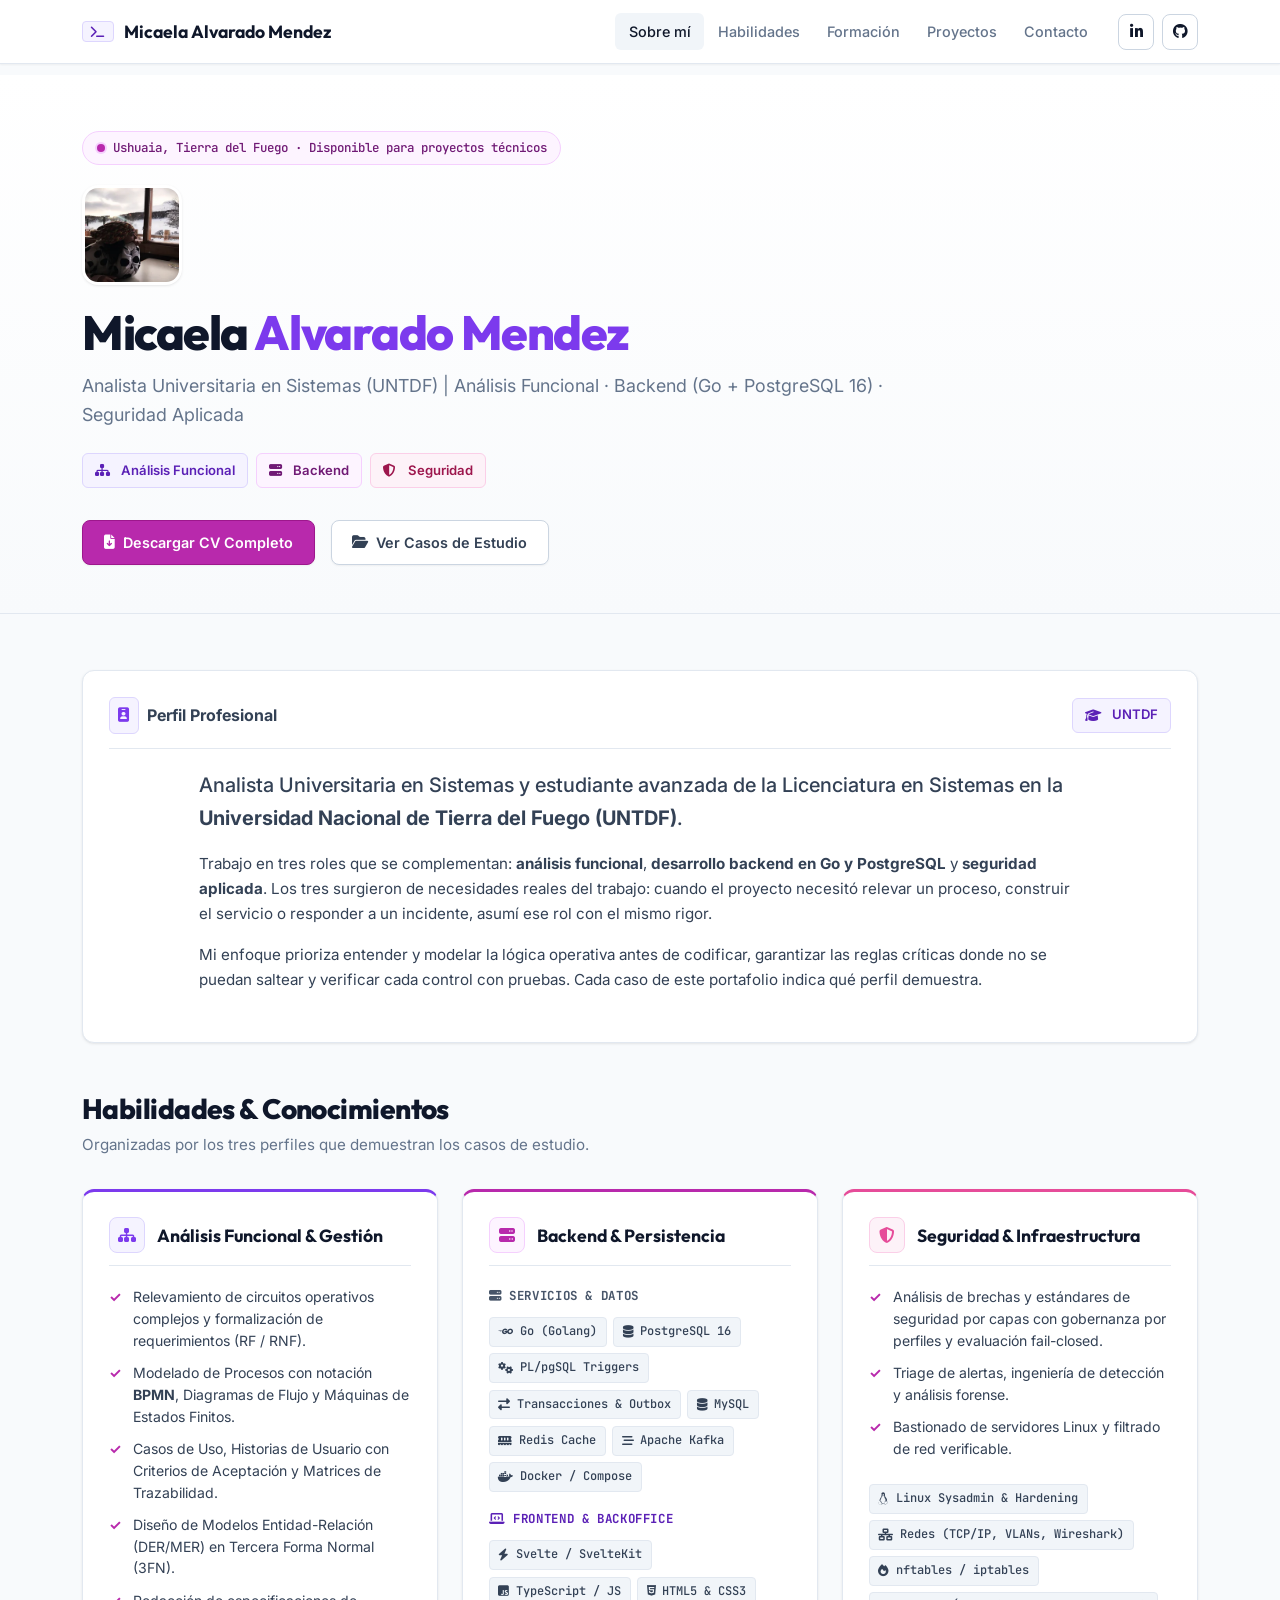
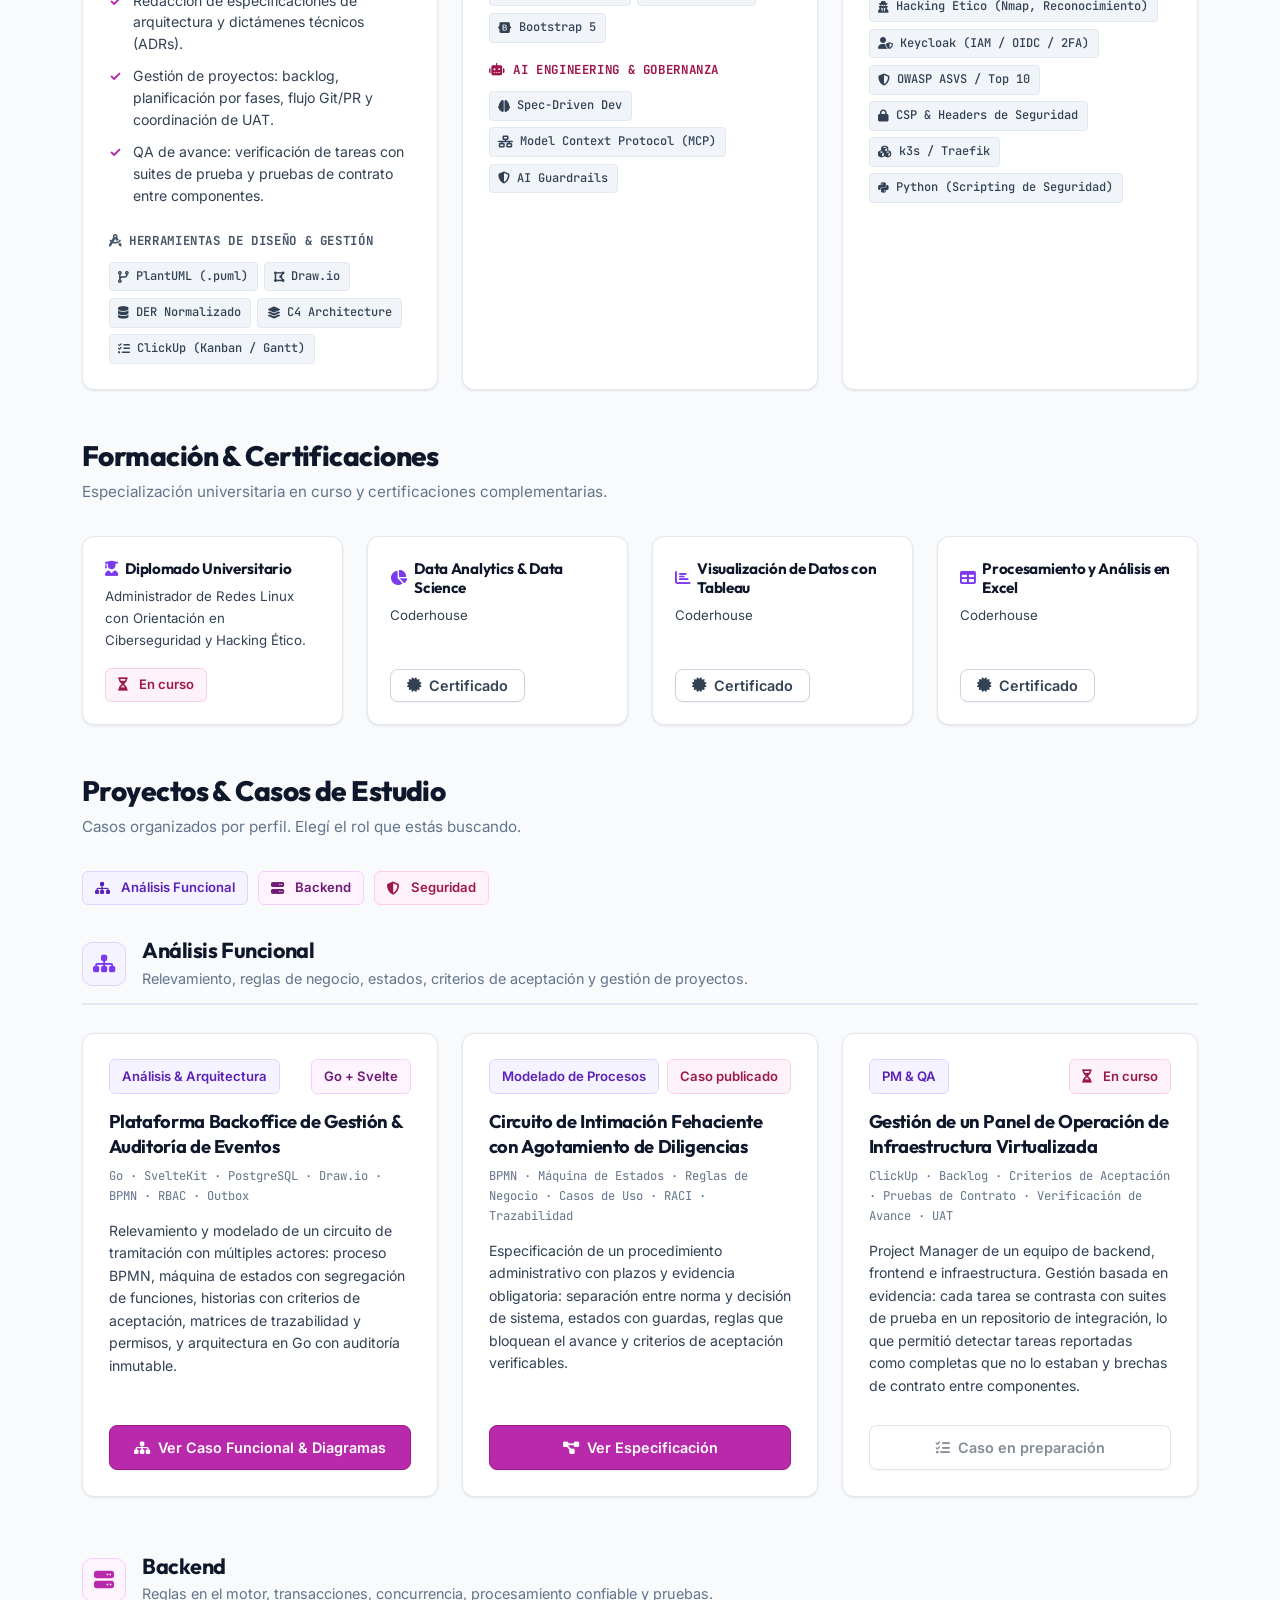
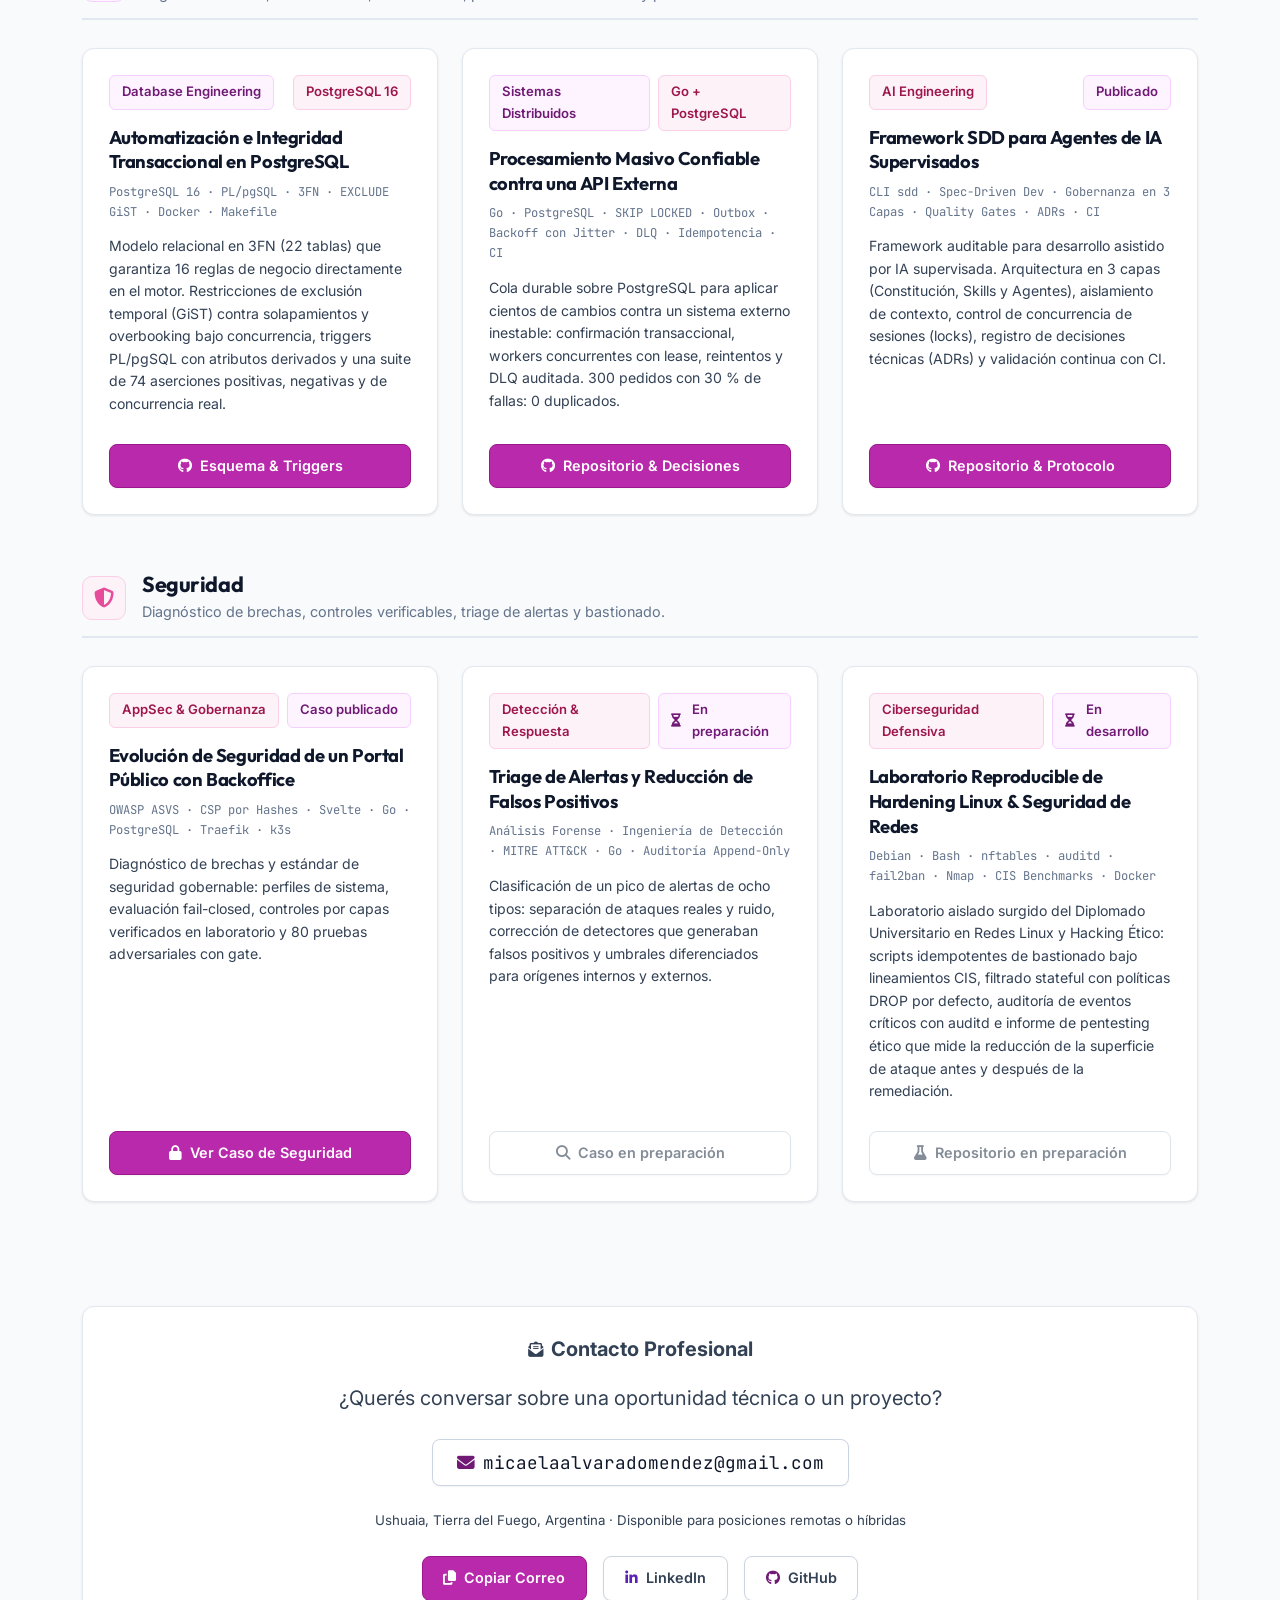
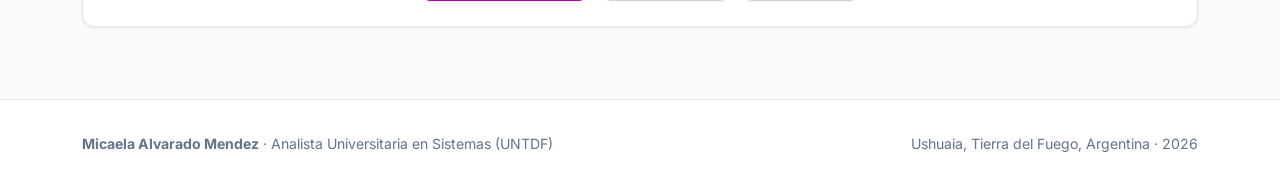
==== index.html @ 021f125e "optimizacion" ====
<!DOCTYPE html>
<html lang="es">
<head>
    <meta charset="UTF-8">
    <meta name="viewport" content="width=device-width, initial-scale=1.0">
    <title>Micaela Alvarado Mendez | Análisis Funcional · Backend · Seguridad</title>
    <meta name="description" content="Portafolio profesional de Micaela Alvarado Mendez. Analista Universitaria en Sistemas (UNTDF) especializada en Análisis Funcional, Backend confiable con Go y PostgreSQL 16, y Seguridad Aplicada.">
    <meta name="author" content="Micaela Alvarado Mendez">
    
    <!-- Open Graph / Redes Sociales -->
    <meta property="og:type" content="website">
    <meta property="og:title" content="Micaela Alvarado Mendez | Análisis Funcional · Backend · Seguridad">
    <meta property="og:description" content="Analista Universitaria en Sistemas (UNTDF). Relevamiento BPMN, Backend en Go + PostgreSQL 16 y Seguridad por capas.">
    <meta property="og:image" content="icons/logotipo.jpeg">

    <!-- Preload del recurso crítico LCP -->
    <link rel="preload" as="image" href="icons/logotipo.webp" type="image/webp">

    <!-- Bootstrap 5 CSS -->
    <link href="https://cdn.jsdelivr.net/npm/bootstrap@5.3.0/dist/css/bootstrap.min.css" rel="stylesheet">
    <!-- FontAwesome 6.4.0 -->
    <link href="https://cdnjs.cloudflare.com/ajax/libs/font-awesome/6.4.0/css/all.min.css" rel="stylesheet">
    <!-- Google Fonts: Inter, Outfit & JetBrains Mono -->
    <link rel="preconnect" href="https://fonts.googleapis.com">
    <link rel="preconnect" href="https://fonts.gstatic.com" crossorigin>
    <link href="https://fonts.googleapis.com/css2?family=Inter:wght@300;400;500;600;700&family=JetBrains+Mono:ital,wght@0,400;0,500;0,600;1,400&family=Outfit:wght@400;500;600;700;800&display=swap" rel="stylesheet">
    <!-- GovTech Institutional Stylesheet -->
    <link rel="stylesheet" href="styles.css">
</head>
<body data-bs-spy="scroll" data-bs-target="#navbar">

    <!-- Navegación Institucional Limpia -->
    <nav id="navbar" class="navbar navbar-expand-lg fixed-top">
        <div class="container">
            <a class="navbar-brand" href="#">
                <span class="brand-icon"><i class="fas fa-terminal"></i></span>
                <span>Micaela Alvarado Mendez</span>
            </a>
            <button class="navbar-toggler border-0" type="button" data-bs-toggle="collapse" data-bs-target="#navbarNav" aria-controls="navbarNav" aria-expanded="false" aria-label="Abrir navegación">
                <i class="fas fa-bars"></i>
            </button>
            <div class="collapse navbar-collapse" id="navbarNav">
                <ul class="navbar-nav ms-auto align-items-lg-center">
                    <li class="nav-item"><a class="nav-link" href="#sobre-mi">Sobre mí</a></li>
                    <li class="nav-item"><a class="nav-link" href="#habilidades">Habilidades</a></li>
                    <li class="nav-item"><a class="nav-link" href="#formacion">Formación</a></li>
                    <li class="nav-item"><a class="nav-link" href="#proyectos">Proyectos</a></li>
                    <li class="nav-item"><a class="nav-link" href="#contacto">Contacto</a></li>
                    <li class="nav-item ms-lg-3 d-flex gap-2 mt-2 mt-lg-0 align-items-center">
                        <a href="https://www.linkedin.com/in/micaelaalvaradomendez/" target="_blank" rel="noopener noreferrer" class="btn-glass-icon" title="LinkedIn" aria-label="LinkedIn">
                            <i class="fab fa-linkedin-in"></i>
                        </a>
                        <a href="https://github.com/micaelaalvaradomendez" target="_blank" rel="noopener noreferrer" class="btn-glass-icon" title="GitHub" aria-label="GitHub">
                            <i class="fab fa-github"></i>
                        </a>
                    </li>
                </ul>
            </div>
        </div>
    </nav>

    <!-- Hero Section Institucional -->
    <header class="hero-section">
        <div class="container">
            <!-- Indicador de Disponibilidad -->
            <div class="status-pill-gov">
                <span class="status-dot-live"></span>
                <span>Ushuaia, Tierra del Fuego · Disponible para proyectos técnicos</span>
            </div>

            <!-- Avatar con Marco Limpio -->
            <div class="avatar-glow-container">
                <picture>
                    <source srcset="icons/logotipo.webp" type="image/webp">
                    <img src="icons/logotipo.jpeg" alt="Fotografía de Micaela Alvarado Mendez" class="avatar-img" width="120" height="120" fetchpriority="high">
                </picture>
            </div>
            
            <h1 class="hero-title">
                Micaela <span class="highlight">Alvarado Mendez</span>
            </h1>
            
            <p class="hero-subtitle">
                Analista Universitaria en Sistemas (UNTDF) | Análisis Funcional · Backend (Go + PostgreSQL 16) · Seguridad Aplicada
            </p>
            
            <div class="hero-badges">
                <a href="#perfil-analisis" class="pill-badge badge-purple"><i class="fas fa-sitemap me-1"></i>Análisis Funcional</a>
                <a href="#perfil-backend" class="pill-badge badge-blue"><i class="fas fa-server me-1"></i>Backend</a>
                <a href="#perfil-seguridad" class="pill-badge badge-pink"><i class="fas fa-shield-halved me-1"></i>Seguridad</a>
            </div>

            <div class="d-flex flex-wrap gap-3 pt-2">
                <a href="https://drive.google.com/file/d/1S4m_9psv8DeF2Sxl7DHaVu2CqJ0nhsn7/view?usp=drive_link" target="_blank" rel="noopener noreferrer" class="btn-primary-glow">
                    <i class="fas fa-file-arrow-down me-2"></i>Descargar CV Completo
                </a>
                <a href="#proyectos" class="btn-secondary-glass">
                    <i class="fas fa-folder-open me-2"></i>Ver Casos de Estudio
                </a>
            </div>
        </div>
    </header>

    <main class="container">

        <!-- Sobre mí -->
        <section id="sobre-mi" class="py-4">
            <div class="glass-card">
                <div class="glass-card-header">
                    <div class="d-flex align-items-center gap-2">
                        <span class="brand-icon"><i class="fas fa-id-badge"></i></span>
                        <span class="fw-bold fs-6 text-heading">Perfil Profesional</span>
                    </div>
                    <span class="pill-badge badge-purple"><i class="fas fa-graduation-cap me-1"></i>UNTDF</span>
                </div>
                <div class="row justify-content-center">
                    <div class="col-lg-10">
                        <p class="fs-5 text-heading fw-medium mb-3">
                            Analista Universitaria en Sistemas y estudiante avanzada de la Licenciatura en Sistemas en la <strong>Universidad Nacional de Tierra del Fuego (UNTDF)</strong>.
                        </p>
                        <p class="text-secondary">
                            Trabajo en tres roles que se complementan: <strong>análisis funcional</strong>, <strong>desarrollo backend en Go y PostgreSQL</strong> y <strong>seguridad aplicada</strong>. Los tres surgieron de necesidades reales del trabajo: cuando el proyecto necesitó relevar un proceso, construir el servicio o responder a un incidente, asumí ese rol con el mismo rigor.
                        </p>
                        <p class="text-secondary mb-4">
                            Mi enfoque prioriza entender y modelar la lógica operativa antes de codificar, garantizar las reglas críticas donde no se puedan saltear y verificar cada control con pruebas. Cada caso de este portafolio indica qué perfil demuestra.
                        </p>
                    </div>
                </div>
            </div>
        </section>

        <!-- Habilidades & Conocimientos -->
        <section id="habilidades" class="py-4">
            <h2 class="section-title">Habilidades & Conocimientos</h2>
            <p class="section-subtitle">Organizadas por los tres perfiles que demuestran los casos de estudio.</p>
            
            <div class="row g-4">
                <!-- Perfil 1: Análisis Funcional & Gestión (Violeta) -->
                <div class="col-lg-4">
                    <div class="glass-card h-100" style="border-top: 3px solid var(--violet-primary) !important;">
                        <div class="skill-category-title">
                            <div class="skill-category-icon">
                                <i class="fas fa-sitemap"></i>
                            </div>
                            <span>Análisis Funcional & Gestión</span>
                        </div>
                        
                        <ul class="feature-list mb-4">
                            <li>Relevamiento de circuitos operativos complejos y formalización de requerimientos (RF / RNF).</li>
                            <li>Modelado de Procesos con notación <strong>BPMN</strong>, Diagramas de Flujo y Máquinas de Estados Finitos.</li>
                            <li>Casos de Uso, Historias de Usuario con Criterios de Aceptación y Matrices de Trazabilidad.</li>
                            <li>Diseño de Modelos Entidad-Relación (DER/MER) en Tercera Forma Normal (3FN).</li>
                            <li>Redacción de especificaciones de arquitectura y dictámenes técnicos (ADRs).</li>
                            <li>Gestión de proyectos: backlog, planificación por fases, flujo Git/PR y coordinación de UAT.</li>
                            <li>QA de avance: verificación de tareas con suites de prueba y pruebas de contrato entre componentes.</li>
                        </ul>

                        <div class="sub-category-title"><i class="fas fa-drafting-compass me-2"></i>Herramientas de Diseño & Gestión</div>
                        <div class="skills-tags">
                            <span class="tech-tag"><i class="fas fa-code-branch"></i>PlantUML (.puml)</span>
                            <span class="tech-tag"><i class="fas fa-draw-polygon"></i>Draw.io</span>
                            <span class="tech-tag"><i class="fas fa-database"></i>DER Normalizado</span>
                            <span class="tech-tag"><i class="fas fa-layer-group"></i>C4 Architecture</span>
                            <span class="tech-tag"><i class="fas fa-list-check"></i>ClickUp (Kanban / Gantt)</span>
                        </div>
                    </div>
                </div>
                
                <!-- Perfil 2: Backend & Persistencia (Fucsia Intermedio) -->
                <div class="col-lg-4">
                    <div class="glass-card h-100" style="border-top: 3px solid var(--mid-primary) !important;">
                        <div class="skill-category-title">
                            <div class="skill-category-icon" style="color: var(--mid-primary); background: var(--mid-bg); border-color: var(--mid-border);">
                                <i class="fas fa-server"></i>
                            </div>
                            <span>Backend & Persistencia</span>
                        </div>
                        
                        <div class="sub-category-title"><i class="fas fa-server me-2"></i>Servicios & Datos</div>
                        <div class="skills-tags mb-3">
                            <span class="tech-tag"><i class="fab fa-golang"></i>Go (Golang)</span>
                            <span class="tech-tag"><i class="fas fa-database"></i>PostgreSQL 16</span>
                            <span class="tech-tag"><i class="fas fa-cogs"></i>PL/pgSQL Triggers</span>
                            <span class="tech-tag"><i class="fas fa-right-left"></i>Transacciones & Outbox</span>
                            <span class="tech-tag"><i class="fas fa-database"></i>MySQL</span>
                            <span class="tech-tag"><i class="fas fa-memory"></i>Redis Cache</span>
                            <span class="tech-tag"><i class="fas fa-stream"></i>Apache Kafka</span>
                            <span class="tech-tag"><i class="fab fa-docker"></i>Docker / Compose</span>
                        </div>

                        <div class="sub-category-title" style="color: var(--violet-text);"><i class="fas fa-laptop-code me-2"></i>Frontend & Backoffice</div>
                        <div class="skills-tags mb-3">
                            <span class="tech-tag"><i class="fas fa-bolt"></i>Svelte / SvelteKit</span>
                            <span class="tech-tag"><i class="fab fa-js-square"></i>TypeScript / JS</span>
                            <span class="tech-tag"><i class="fab fa-html5"></i>HTML5 & CSS3</span>
                            <span class="tech-tag"><i class="fab fa-bootstrap"></i>Bootstrap 5</span>
                        </div>

                        <div class="sub-category-title" style="color: var(--rose-text);"><i class="fas fa-robot me-2"></i>AI Engineering & Gobernanza</div>
                        <div class="skills-tags">
                            <span class="tech-tag"><i class="fas fa-brain"></i>Spec-Driven Dev</span>
                            <span class="tech-tag"><i class="fas fa-network-wired"></i>Model Context Protocol (MCP)</span>
                            <span class="tech-tag"><i class="fas fa-shield-halved"></i>AI Guardrails</span>
                        </div>
                    </div>
                </div>

                <!-- Perfil 3: Seguridad & Infraestructura (Tu Rosa #e64c99) -->
                <div class="col-lg-4">
                    <div class="glass-card h-100 mb-0" style="border-top: 3px solid var(--rose-primary) !important;">
                        <div class="skill-category-title">
                            <div class="skill-category-icon" style="color: var(--rose-primary); background: var(--rose-bg); border-color: var(--rose-border);">
                                <i class="fas fa-shield-halved"></i>
                            </div>
                            <span>Seguridad & Infraestructura</span>
                        </div>

                        <ul class="feature-list mb-4">
                            <li>Análisis de brechas y estándares de seguridad por capas con gobernanza por perfiles y evaluación fail-closed.</li>
                            <li>Triage de alertas, ingeniería de detección y análisis forense.</li>
                            <li>Bastionado de servidores Linux y filtrado de red verificable.</li>
                        </ul>

                        <div class="skills-tags">
                            <span class="tech-tag"><i class="fab fa-linux"></i>Linux Sysadmin & Hardening</span>
                            <span class="tech-tag"><i class="fas fa-network-wired"></i>Redes (TCP/IP, VLANs, Wireshark)</span>
                            <span class="tech-tag"><i class="fas fa-fire"></i>nftables / iptables</span>
                            <span class="tech-tag"><i class="fas fa-user-secret"></i>Hacking Ético (Nmap, Reconocimiento)</span>
                            <span class="tech-tag"><i class="fas fa-user-shield"></i>Keycloak (IAM / OIDC / 2FA)</span>
                            <span class="tech-tag"><i class="fas fa-shield-alt"></i>OWASP ASVS / Top 10</span>
                            <span class="tech-tag"><i class="fas fa-lock"></i>CSP & Headers de Seguridad</span>
                            <span class="tech-tag"><i class="fas fa-cubes"></i>k3s / Traefik</span>
                            <span class="tech-tag"><i class="fab fa-python"></i>Python (Scripting de Seguridad)</span>
                        </div>
                    </div>
                </div>
            </div>
        </section>

        <!-- Formación Continua & Certificaciones -->
        <section id="formacion" class="py-4">
            <h2 class="section-title">Formación & Certificaciones</h2>
            <p class="section-subtitle">Especialización universitaria en curso y certificaciones complementarias.</p>

            <div class="row g-4">
                <div class="col-md-6 col-lg-3">
                    <div class="mockup-preview-card d-flex flex-column">
                        <h3><i class="fas fa-user-graduate"></i>Diplomado Universitario</h3>
                        <p class="small text-secondary">Administrador de Redes Linux con Orientación en Ciberseguridad y Hacking Ético.</p>
                        <div class="mt-auto">
                            <span class="pill-badge badge-pink"><i class="fas fa-hourglass-half me-1"></i>En curso</span>
                        </div>
                    </div>
                </div>
                <div class="col-md-6 col-lg-3">
                    <div class="mockup-preview-card d-flex flex-column">
                        <h3><i class="fas fa-chart-pie"></i>Data Analytics & Data Science</h3>
                        <p class="small text-secondary">Coderhouse</p>
                        <div class="mt-auto">
                            <a href="https://drive.google.com/file/d/1MU_GqqU6c37-zWId8bgbKQ6KNFQclZvL/view?usp=sharing" target="_blank" rel="noopener noreferrer" class="btn-secondary-glass py-1 px-3 small">
                                <i class="fas fa-certificate me-2"></i>Certificado
                            </a>
                        </div>
                    </div>
                </div>
                <div class="col-md-6 col-lg-3">
                    <div class="mockup-preview-card d-flex flex-column">
                        <h3><i class="fas fa-chart-bar"></i>Visualización de Datos con Tableau</h3>
                        <p class="small text-secondary">Coderhouse</p>
                        <div class="mt-auto">
                            <a href="https://drive.google.com/file/d/1huGWGv9qwf8YcsI83bfNjTlgc7Aqun1S/view?usp=sharing" target="_blank" rel="noopener noreferrer" class="btn-secondary-glass py-1 px-3 small">
                                <i class="fas fa-certificate me-2"></i>Certificado
                            </a>
                        </div>
                    </div>
                </div>
                <div class="col-md-6 col-lg-3">
                    <div class="mockup-preview-card d-flex flex-column">
                        <h3><i class="fas fa-table"></i>Procesamiento y Análisis en Excel</h3>
                        <p class="small text-secondary">Coderhouse</p>
                        <div class="mt-auto">
                            <a href="https://drive.google.com/file/d/1nTwmP7VN9BgzlI_mLLvqpJPEAaLbZFku/view?usp=sharing" target="_blank" rel="noopener noreferrer" class="btn-secondary-glass py-1 px-3 small">
                                <i class="fas fa-certificate me-2"></i>Certificado
                            </a>
                        </div>
                    </div>
                </div>
            </div>
        </section>

        <!-- Proyectos & Casos de Estudio -->
        <section id="proyectos" class="py-4">
            <h2 class="section-title">Proyectos & Casos de Estudio</h2>
            <p class="section-subtitle">Casos organizados por perfil. Elegí el rol que estás buscando.</p>

            <div class="profile-nav">
                <a href="#perfil-analisis" class="pill-badge badge-purple"><i class="fas fa-sitemap me-1"></i>Análisis Funcional</a>
                <a href="#perfil-backend" class="pill-badge badge-blue"><i class="fas fa-server me-1"></i>Backend</a>
                <a href="#perfil-seguridad" class="pill-badge badge-pink"><i class="fas fa-shield-halved me-1"></i>Seguridad</a>
            </div>

            <!-- Perfil: Análisis Funcional -->
            <div id="perfil-analisis" class="profile-segment">
                <div class="profile-header">
                    <span class="profile-icon"><i class="fas fa-sitemap"></i></span>
                    <div>
                        <h3 class="profile-title">Análisis Funcional</h3>
                        <p class="profile-tagline">Relevamiento, reglas de negocio, estados, criterios de aceptación y gestión de proyectos.</p>
                    </div>
                </div>
            <div class="row g-4">
                
                <!-- 1. Backoffice & Auditoría Operativa -->
                <div class="col-lg-4 col-md-6">
                    <div class="project-card">
                        <div class="project-top-bar">
                            <span class="pill-badge badge-purple">Análisis & Arquitectura</span>
                            <span class="pill-badge badge-blue">Go + Svelte</span>
                        </div>
                        <div class="project-body">
                            <h4 class="project-title">Plataforma Backoffice de Gestión & Auditoría de Eventos</h4>
                            <div class="tech-stack-label">Go · SvelteKit · PostgreSQL · Draw.io · BPMN · RBAC · Outbox</div>
                            <p class="project-description">
                                Relevamiento y modelado de un circuito de tramitación con múltiples actores: proceso BPMN, máquina de estados con segregación de funciones, historias con criterios de aceptación, matrices de trazabilidad y permisos, y arquitectura en Go con auditoría inmutable.
                            </p>
                            <div class="mt-auto pt-2">
                                <a href="proyectos/backoffice-gestion.html" class="btn-primary-glow w-100">
                                    <i class="fas fa-sitemap me-2"></i>Ver Caso Funcional & Diagramas
                                </a>
                            </div>
                        </div>
                    </div>
                </div>

                <!-- 2. Circuito de Intimación -->
                <div class="col-lg-4 col-md-6">
                    <div class="project-card">
                        <div class="project-top-bar">
                            <span class="pill-badge badge-purple">Modelado de Procesos</span>
                            <span class="pill-badge badge-pink">Caso publicado</span>
                        </div>
                        <div class="project-body">
                            <h4 class="project-title">Circuito de Intimación Fehaciente con Agotamiento de Diligencias</h4>
                            <div class="tech-stack-label">BPMN · Máquina de Estados · Reglas de Negocio · Casos de Uso · RACI · Trazabilidad</div>
                            <p class="project-description">
                                Especificación de un procedimiento administrativo con plazos y evidencia obligatoria: separación entre norma y decisión de sistema, estados con guardas, reglas que bloquean el avance y criterios de aceptación verificables.
                            </p>
                            <div class="mt-auto pt-2">
                                <a href="proyectos/circuito-notificaciones.html" class="btn-primary-glow w-100">
                                    <i class="fas fa-diagram-project me-2"></i>Ver Especificación
                                </a>
                            </div>
                        </div>
                    </div>
                </div>

                <!-- 3. Gestión de Proyecto -->
                <div class="col-lg-4 col-md-6">
                    <div class="project-card">
                        <div class="project-top-bar">
                            <span class="pill-badge badge-purple">PM & QA</span>
                            <span class="pill-badge badge-pink"><i class="fas fa-hourglass-half me-1"></i>En curso</span>
                        </div>
                        <div class="project-body">
                            <h4 class="project-title">Gestión de un Panel de Operación de Infraestructura Virtualizada</h4>
                            <div class="tech-stack-label">ClickUp · Backlog · Criterios de Aceptación · Pruebas de Contrato · Verificación de Avance · UAT</div>
                            <p class="project-description">
                                Project Manager de un equipo de backend, frontend e infraestructura. Gestión basada en evidencia: cada tarea se contrasta con suites de prueba en un repositorio de integración, lo que permitió detectar tareas reportadas como completas que no lo estaban y brechas de contrato entre componentes.
                            </p>
                            <div class="mt-auto pt-2">
                                <span class="btn-secondary-glass w-100 btn-disabled" aria-disabled="true">
                                    <i class="fas fa-list-check me-2"></i>Caso en preparación
                                </span>
                            </div>
                        </div>
                    </div>
                </div>
            </div>
            </div>

            <!-- Perfil: Backend -->
            <div id="perfil-backend" class="profile-segment">
                <div class="profile-header">
                    <span class="profile-icon" style="color: var(--mid-primary); background: var(--mid-bg); border-color: var(--mid-border);"><i class="fas fa-server"></i></span>
                    <div>
                        <h3 class="profile-title">Backend</h3>
                        <p class="profile-tagline">Reglas en el motor, transacciones, concurrencia, procesamiento confiable y pruebas.</p>
                    </div>
                </div>
            <div class="row g-4">

                <!-- 4. PostgreSQL Avanzado -->
                <div class="col-lg-4 col-md-6">
                    <div class="project-card">
                        <div class="project-top-bar">
                            <span class="pill-badge badge-blue">Database Engineering</span>
                            <span class="pill-badge badge-pink">PostgreSQL 16</span>
                        </div>
                        <div class="project-body">
                            <h4 class="project-title">Automatización e Integridad Transaccional en PostgreSQL</h4>
                            <div class="tech-stack-label">PostgreSQL 16 · PL/pgSQL · 3FN · EXCLUDE GiST · Docker · Makefile</div>
                            <p class="project-description">
                                Modelo relacional en 3FN (22 tablas) que garantiza 16 reglas de negocio directamente en el motor. Restricciones de exclusión temporal (GiST) contra solapamientos y overbooking bajo concurrencia, triggers PL/pgSQL con atributos derivados y una suite de 74 aserciones positivas, negativas y de concurrencia real.
                            </p>
                            <div class="mt-auto pt-2">
                                <a href="https://github.com/micaelaalvaradomendez/postgresql-business-rules" target="_blank" rel="noopener noreferrer" class="btn-primary-glow w-100">
                                    <i class="fab fa-github me-2"></i>Esquema & Triggers
                                </a>
                            </div>
                        </div>
                    </div>
                </div>

                <!-- 5. Procesamiento Masivo Confiable -->
                <div class="col-lg-4 col-md-6">
                    <div class="project-card">
                        <div class="project-top-bar">
                            <span class="pill-badge badge-blue">Sistemas Distribuidos</span>
                            <span class="pill-badge badge-pink">Go + PostgreSQL</span>
                        </div>
                        <div class="project-body">
                            <h4 class="project-title">Procesamiento Masivo Confiable contra una API Externa</h4>
                            <div class="tech-stack-label">Go · PostgreSQL · SKIP LOCKED · Outbox · Backoff con Jitter · DLQ · Idempotencia · CI</div>
                            <p class="project-description">
                                Cola durable sobre PostgreSQL para aplicar cientos de cambios contra un sistema externo inestable: confirmación transaccional, workers concurrentes con lease, reintentos y DLQ auditada. 300 pedidos con 30&nbsp;% de fallas: 0 duplicados.
                            </p>
                            <div class="mt-auto pt-2">
                                <a href="https://github.com/micaelaalvaradomendez/pg-durable-queue" target="_blank" rel="noopener noreferrer" class="btn-primary-glow w-100">
                                    <i class="fab fa-github me-2"></i>Repositorio & Decisiones
                                </a>
                            </div>
                        </div>
                    </div>
                </div>

                <!-- 6. Metodología SDD / AI Engineering -->
                <div class="col-lg-4 col-md-6">
                    <div class="project-card">
                        <div class="project-top-bar">
                            <span class="pill-badge badge-pink">AI Engineering</span>
                            <span class="pill-badge badge-blue">Publicado</span>
                        </div>
                        <div class="project-body">
                            <h4 class="project-title">Framework SDD para Agentes de IA Supervisados</h4>
                            <div class="tech-stack-label">CLI sdd · Spec-Driven Dev · Gobernanza en 3 Capas · Quality Gates · ADRs · CI</div>
                            <p class="project-description">
                                Framework auditable para desarrollo asistido por IA supervisada. Arquitectura en 3 capas (Constitución, Skills y Agentes), aislamiento de contexto, control de concurrencia de sesiones (locks), registro de decisiones técnicas (ADRs) y validación continua con CI.
                            </p>
                            <div class="mt-auto pt-2">
                                <a href="https://github.com/micaelaalvaradomendez/sdd-agents-protocol" target="_blank" rel="noopener noreferrer" class="btn-primary-glow w-100">
                                    <i class="fab fa-github me-2"></i>Repositorio & Protocolo
                                </a>
                            </div>
                        </div>
                    </div>
                </div>

            </div>
            </div>

            <!-- Perfil: Seguridad -->
            <div id="perfil-seguridad" class="profile-segment">
                <div class="profile-header">
                    <span class="profile-icon" style="color: var(--rose-primary); background: var(--rose-bg); border-color: var(--rose-border);"><i class="fas fa-shield-halved"></i></span>
                    <div>
                        <h3 class="profile-title">Seguridad</h3>
                        <p class="profile-tagline">Diagnóstico de brechas, controles verificables, triage de alertas y bastionado.</p>
                    </div>
                </div>
            <div class="row g-4">

                <!-- 7. Evolución de Seguridad de un Portal Público -->
                <div class="col-lg-4 col-md-6">
                    <div class="project-card">
                        <div class="project-top-bar">
                            <span class="pill-badge badge-pink">AppSec & Gobernanza</span>
                            <span class="pill-badge badge-blue">Caso publicado</span>
                        </div>
                        <div class="project-body">
                            <h4 class="project-title">Evolución de Seguridad de un Portal Público con Backoffice</h4>
                            <div class="tech-stack-label">OWASP ASVS · CSP por Hashes · Svelte · Go · PostgreSQL · Traefik · k3s</div>
                            <p class="project-description">
                                Diagnóstico de brechas y estándar de seguridad gobernable: perfiles de sistema, evaluación fail-closed, controles por capas verificados en laboratorio y 80 pruebas adversariales con gate.
                            </p>
                            <div class="mt-auto pt-2">
                                <a href="proyectos/seguridad-portal.html" class="btn-primary-glow w-100">
                                    <i class="fas fa-lock me-2"></i>Ver Caso de Seguridad
                                </a>
                            </div>
                        </div>
                    </div>
                </div>

                <!-- 8. Triage de Alertas -->
                <div class="col-lg-4 col-md-6">
                    <div class="project-card">
                        <div class="project-top-bar">
                            <span class="pill-badge badge-pink">Detección & Respuesta</span>
                            <span class="pill-badge badge-blue"><i class="fas fa-hourglass-half me-1"></i>En preparación</span>
                        </div>
                        <div class="project-body">
                            <h4 class="project-title">Triage de Alertas y Reducción de Falsos Positivos</h4>
                            <div class="tech-stack-label">Análisis Forense · Ingeniería de Detección · MITRE ATT&CK · Go · Auditoría Append-Only</div>
                            <p class="project-description">
                                Clasificación de un pico de alertas de ocho tipos: separación de ataques reales y ruido, corrección de detectores que generaban falsos positivos y umbrales diferenciados para orígenes internos y externos.
                            </p>
                            <div class="mt-auto pt-2">
                                <span class="btn-secondary-glass w-100 btn-disabled" aria-disabled="true">
                                    <i class="fas fa-magnifying-glass me-2"></i>Caso en preparación
                                </span>
                            </div>
                        </div>
                    </div>
                </div>

                <!-- 9. Laboratorio de Hardening Linux & Redes -->
                <div class="col-lg-4 col-md-6">
                    <div class="project-card">
                        <div class="project-top-bar">
                            <span class="pill-badge badge-pink">Ciberseguridad Defensiva</span>
                            <span class="pill-badge badge-blue"><i class="fas fa-hourglass-half me-1"></i>En desarrollo</span>
                        </div>
                        <div class="project-body">
                            <h4 class="project-title">Laboratorio Reproducible de Hardening Linux & Seguridad de Redes</h4>
                            <div class="tech-stack-label">Debian · Bash · nftables · auditd · fail2ban · Nmap · CIS Benchmarks · Docker</div>
                            <p class="project-description">
                                Laboratorio aislado surgido del Diplomado Universitario en Redes Linux y Hacking Ético: scripts idempotentes de bastionado bajo lineamientos CIS, filtrado stateful con políticas DROP por defecto, auditoría de eventos críticos con auditd e informe de pentesting ético que mide la reducción de la superficie de ataque antes y después de la remediación.
                            </p>
                            <div class="mt-auto pt-2">
                                <span class="btn-secondary-glass w-100 btn-disabled" aria-disabled="true">
                                    <i class="fas fa-flask me-2"></i>Repositorio en preparación
                                </span>
                            </div>
                        </div>
                    </div>
                </div>

            </div>
            </div>
        </section>

        <!-- Contacto -->
        <section id="contacto" class="py-4">
            <div class="glass-card text-center py-5">
                <div class="d-inline-flex align-items-center gap-2 mb-3">
                    <span class="brand-icon"><i class="fas fa-envelope-open-text"></i></span>
                    <span class="fw-bold fs-5 text-heading">Contacto Profesional</span>
                </div>
                
                <p class="fs-5 text-heading mb-2">¿Querés conversar sobre una oportunidad técnica o un proyecto?</p>
                
                <div class="my-4">
                    <span class="px-4 py-2 rounded-3 d-inline-block" style="background: var(--bg-surface); border: 1px solid var(--border-medium); font-family: var(--font-mono); font-size: 1.1rem; color: var(--text-heading); box-shadow: var(--shadow-sm);">
                        <i class="fas fa-envelope me-2" style="color: var(--mid-text);"></i>micaelaalvaradomendez@gmail.com
                    </span>
                </div>
                
                <p class="text-secondary small mb-4">Ushuaia, Tierra del Fuego, Argentina · Disponible para posiciones remotas o híbridas</p>
                
                <div class="d-flex justify-content-center flex-wrap gap-3">
                    <button id="copyEmail" class="btn-primary-glow">
                        <i class="fas fa-copy me-2"></i>Copiar Correo
                    </button>
                    <a href="https://www.linkedin.com/in/micaelaalvaradomendez/" class="btn-secondary-glass" target="_blank" rel="noopener noreferrer">
                        <i class="fab fa-linkedin-in me-2" style="color: var(--violet-text);"></i>LinkedIn
                    </a>
                    <a href="https://github.com/micaelaalvaradomendez" class="btn-secondary-glass" target="_blank" rel="noopener noreferrer">
                        <i class="fab fa-github me-2" style="color: var(--mid-text);"></i>GitHub
                    </a>
                </div>
            </div>
        </section>

    </main>

    <!-- Footer Institucional -->
    <footer>
        <div class="container d-flex flex-wrap justify-content-between align-items-center gap-2">
            <div>
                <strong>Micaela Alvarado Mendez</strong> · Analista Universitaria en Sistemas (UNTDF)
            </div>
            <div>
                Ushuaia, Tierra del Fuego, Argentina · 2026
            </div>
        </div>
    </footer>

    <!-- Bootstrap 5 JS -->
    <script src="https://cdn.jsdelivr.net/npm/bootstrap@5.3.0/dist/js/bootstrap.bundle.min.js"></script>
    <!-- Script copiar email -->
    <script>
        document.getElementById('copyEmail').addEventListener('click', async function() {
            const email = 'micaelaalvaradomendez@gmail.com';
            try {
                await navigator.clipboard.writeText(email);
                const original = this.innerHTML;
                this.innerHTML = '<i class="fas fa-check me-2"></i>¡Copiado!';
                setTimeout(() => { this.innerHTML = original; }, 2000);
            } catch (err) {
                const textarea = document.createElement('textarea');
                textarea.value = email;
                document.body.appendChild(textarea);
                textarea.select();
                document.execCommand('copy');
                document.body.removeChild(textarea);
                const original = this.innerHTML;
                this.innerHTML = '<i class="fas fa-check me-2"></i>¡Copiado!';
                setTimeout(() => { this.innerHTML = original; }, 2000);
            }
        });
    </script>
</body>
</html>
---- styles.css ----
/* ==========================================================================
   DESIGN SYSTEM: GOVTECH & CIVIC INSTITUTIONAL (PRE-IA / CRAFT)
   Micaela Alvarado Mendez | Portafolio Profesional
   Inspirado en tenenciaresponsable.com.ar y portales de gestión de Ushuaia.
   Cero Azul · Cero Verde | Paleta Armónica: Violeta (#7c3aed) + Fucsia (#b829ac) + Rosa (#e64c99)
   ========================================================================== */


:root {
  /* Tipografías del Sistema */
  --font-sans: "Inter", -apple-system, BlinkMacSystemFont, "Segoe UI", Roboto, sans-serif;
  --font-display: "Outfit", sans-serif;
  --font-mono: "JetBrains Mono", monospace;

  /* Superficies Claras y Neutras */
  --bg-page: #f8fafc;        /* Fondo general slate muy suave */
  --bg-surface: #ffffff;     /* Tarjetas y contenedores blanco puro */
  --bg-subtle: #f1f5f9;      /* Gris técnico para paneles secundarios */
  --bg-alt: #f8f9fa;

  /* Bordes Limpios y Nítidos (1px institucional) */
  --border-light: #e2e8f0;   /* Borde estándar de tarjetas */
  --border-medium: #cbd5e1;  /* Borde de inputs y botones outline */
  --border-strong: #94a3b8;  /* Borde de énfasis */

  /* Tipografía de Alta Legibilidad */
  --text-heading: #0f172a;   /* Slate 900: negro suave con contraste 16:1 */
  --text-body: #334155;      /* Slate 700: lectura descansada */
  --text-muted: #64748b;     /* Slate 500: metadatos y subtítulos */

  /* =======================================================
     LA TRÍADA ANÁLOGA: VIOLETA -> FUCSIA/MAGENTA -> ROSA
     Sin azul y sin verde. Todo armonizado y de alto contraste.
     ======================================================= */

  /* 1. Violeta Amatista (Análisis Funcional, BPMN, Reglas de Negocio, SoD) */
  --violet-primary: #7c3aed;  /* Violet 600 */
  --violet-hover: #6d28d9;    /* Violet 700 */
  --violet-bg: #f5f3ff;       /* Violet 50 pastel luminoso */
  --violet-border: #ddd6fe;   /* Violet 200 */
  --violet-text: #5b21b6;     /* Violet 800 */

  /* 2. Intermedio Fucsia / Magenta Técnico (Backend, Go, PostgreSQL, Confiabilidad, Prod) */
  --mid-primary: #b829ac;     /* Fucsia/Magenta 600 */
  --mid-hover: #9d178c;       /* Fucsia/Magenta 700 */
  --mid-bg: #fdf4ff;          /* Fucsia 50 pastel luminoso */
  --mid-border: #f5d0fe;      /* Fucsia 200 */
  --mid-text: #701a75;        /* Fucsia 900 de alta legibilidad */

  /* 3. Rosa Frambuesa / Rose (Seguridad Aplicada, Hardening, Auditoría, Alertas) */
  --rose-primary: #e64c99;    /* Tono exacto de Micaela */
  --rose-hover: #cf2e80;      /* Tono más oscuro y rico para hover */
  --rose-bg: #fdf2f8;         /* Pastel 50 limpio (sin gris/barro) */
  --rose-border: #fbcfe8;     /* Borde pastel 200 nítido y armónico */
  --rose-text: #9d174d;       /* Texto 800 de alto contraste */

  /* Alias de compatibilidad para evitar roturas */
  --color-galaxy-purple: var(--violet-primary);
  --color-galaxy-pink: var(--rose-primary);
  --color-galaxy-blue: var(--mid-primary);
  --color-galaxy-cyan: var(--mid-primary);
  --color-galaxy-magenta: var(--mid-primary);
  --color-galaxy-emerald: var(--mid-primary);

  /* Sombras Naturales y Sutiles (Cero Neón) */
  --shadow-sm: 0 1px 2px 0 rgba(0, 0, 0, 0.05);
  --shadow-card: 0 1px 3px 0 rgba(0, 0, 0, 0.08), 0 1px 2px -1px rgba(0, 0, 0, 0.05);
  --shadow-hover: 0 8px 20px -3px rgba(15, 23, 42, 0.08), 0 4px 6px -4px rgba(15, 23, 42, 0.04);

  /* Transiciones */
  --transition-base: 0.15s ease;
  --transition-smooth: 0.25s cubic-bezier(0.4, 0, 0.2, 1);
}


/* ==========================================================================
   Reset & Estilos Base
   ========================================================================== */
* {
  box-sizing: border-box;
}

html {
  scroll-behavior: smooth;
  scroll-padding-top: 85px;
}

body {
  margin: 0;
  padding-top: 75px;
  font-family: var(--font-sans);
  font-size: 0.95rem;
  line-height: 1.65;
  color: var(--text-body);
  background-color: var(--bg-page);
  min-height: 100vh;
  position: relative;
  overflow-x: hidden;
  -webkit-font-smoothing: antialiased;
  -moz-osx-font-smoothing: grayscale;
}

/* Selección de Texto */
::selection {
  background-color: var(--mid-border);
  color: var(--mid-text);
}

/* Desactivar contenedor de galaxia si existe */
#galaxy-bg, .galaxy-bg, .nebula, .star, .shooting-star {
  display: none !important;
}

/* Tipografía de Exhibición */
h1, h2, h3, h4, h5, h6 {
  font-family: var(--font-display);
  font-weight: 700;
  line-height: 1.25;
  color: var(--text-heading);
  letter-spacing: -0.02em;
}

p {
  color: var(--text-body);
  margin-bottom: 1rem;
}

a {
  color: var(--violet-primary);
  text-decoration: none;
  transition: color var(--transition-base);
}

a:hover {
  color: var(--violet-hover);
}

/* ==========================================================================
   Navegación Institucional Limpia
   ========================================================================== */
.navbar {
  background-color: #ffffff;
  background-color: var(--bg-surface);
  border-bottom: 1px solid var(--border-light);
  padding: 0.75rem 0;
  box-shadow: var(--shadow-sm);
  transition: all var(--transition-base);
}

.navbar-brand {
  font-family: var(--font-display);
  font-weight: 700;
  color: var(--text-heading) !important;
  font-size: 1.1rem;
  display: flex;
  align-items: center;
  gap: 0.65rem;
}

.navbar-brand .brand-icon, .brand-pill, .brand-tag {
  font-family: var(--font-mono);
  font-size: 0.75rem;
  font-weight: 600;
  padding: 0.2rem 0.5rem;
  border-radius: 4px;
  background-color: var(--violet-bg);
  color: var(--violet-text);
  border: 1px solid var(--violet-border);
  display: inline-flex;
  align-items: center;
}

.nav-link {
  color: var(--text-muted) !important;
  font-weight: 500;
  font-size: 0.9rem;
  padding: 0.4rem 0.85rem !important;
  border-radius: 6px;
  transition: all var(--transition-base);
}

.nav-link:hover, .nav-link.active {
  color: var(--text-heading) !important;
  background-color: var(--bg-subtle);
}

.navbar-toggler i {
  color: var(--text-heading) !important;
}

.btn-glass-icon {
  display: inline-flex;
  align-items: center;
  justify-content: center;
  width: 36px;
  height: 36px;
  border-radius: 8px;
  background-color: var(--bg-surface);
  border: 1px solid var(--border-medium);
  color: var(--text-heading);
  font-size: 0.95rem;
  cursor: pointer;
  transition: all var(--transition-base);
}

.btn-glass-icon:hover {
  background-color: var(--bg-subtle);
  color: var(--violet-primary);
  border-color: var(--border-strong);
  transform: translateY(-1px);
}

/* ==========================================================================
   Hero Section
   ========================================================================== */
.hero-section {
  background: linear-gradient(180deg, var(--bg-surface) 0%, var(--bg-page) 100%);
  padding: 3.5rem 0 3rem;
  border-bottom: 1px solid var(--border-light);
  margin-bottom: 2rem;
  text-align: left;
}

.hero-section .container {
  display: flex;
  flex-direction: column;
}

.status-badge, .status-pill-gov {
  display: inline-flex;
  align-items: center;
  gap: 0.5rem;
  padding: 0.35rem 0.85rem;
  border-radius: 999px;
  font-family: var(--font-mono);
  font-size: 0.78rem;
  font-weight: 500;
  background: var(--mid-bg);
  border: 1px solid var(--mid-border);
  color: var(--mid-text);
  margin-bottom: 1.25rem;
  align-self: flex-start;
}

.status-dot, .status-dot-live {
  width: 8px;
  height: 8px;
  background-color: var(--mid-primary);
  border-radius: 50%;
  display: inline-block;
  box-shadow: 0 0 0 2px var(--mid-border);
}

/* Avatar Frame Institucional */
.avatar-glow-container {
  position: relative;
  display: inline-block;
  margin-bottom: 1.25rem;
}

.avatar-glow-ring {
  display: none !important;
}

.avatar-img {
  width: 100px;
  height: 100px;
  border-radius: 16px;
  border: 3px solid #ffffff;
  border: 3px solid var(--bg-surface);
  box-shadow: var(--shadow-card);
  object-fit: cover;
  background: #ffffff;
  background: var(--bg-surface);
}

.hero-title {
  font-size: clamp(2.1rem, 4.5vw, 3rem);
  font-weight: 800;
  line-height: 1.15;
  margin-bottom: 0.75rem;
  color: var(--text-heading);
  letter-spacing: -0.03em;
}

.hero-title .highlight {
  color: var(--violet-primary);
  background: none;
  -webkit-text-fill-color: initial;
}

.hero-subtitle {
  font-size: 1.12rem;
  color: var(--text-muted);
  line-height: 1.6;
  max-width: 820px;
  margin-bottom: 1.5rem;
}

.hero-badges {
  display: flex;
  flex-wrap: wrap;
  gap: 0.5rem;
  margin-bottom: 1.5rem;
}

/* ==========================================================================
   Pill Badges Semánticas (Violeta, Fucsia, Rosa)
   ========================================================================== */
.pill-badge, .spec-badge, .pill-gov {
  display: inline-flex;
  align-items: center;
  gap: 0.45rem;
  padding: 0.35rem 0.75rem;
  border-radius: 6px;
  font-size: 0.82rem;
  font-weight: 600;
  text-decoration: none;
  transition: all var(--transition-base);
}

.badge-purple, .spec-badge-violet, .pill-violet {
  background-color: var(--violet-bg) !important;
  border: 1px solid var(--violet-border) !important;
  color: var(--violet-text) !important;
}

.badge-blue, .badge-cyan, .badge-emerald, .spec-badge-green, .pill-mid {
  background-color: var(--mid-bg) !important;
  border: 1px solid var(--mid-border) !important;
  color: var(--mid-text) !important;
}

.badge-pink, .spec-badge-rose, .pill-rose {
  background-color: var(--rose-bg) !important;
  border: 1px solid var(--rose-border) !important;
  color: var(--rose-text) !important;
}

/* ==========================================================================
   Tarjetas Sólidas Institucionales (Reemplazo de Glassmorphism)
   ========================================================================== */
.glass-card, .craft-card, .card-gov {
  background: var(--bg-surface) !important;
  border: 1px solid var(--border-light) !important;
  border-radius: 12px !important;
  padding: 1.6rem !important;
  box-shadow: var(--shadow-card) !important;
  backdrop-filter: none !important;
  -webkit-backdrop-filter: none !important;
  transition: border-color var(--transition-base), box-shadow var(--transition-base), transform var(--transition-base);
  position: relative;
}

.glass-card:hover, .craft-card:hover, .card-gov:hover {
  border-color: var(--border-medium) !important;
  box-shadow: var(--shadow-hover) !important;
  transform: translateY(-2px);
}

.glass-card-header, .craft-card-header, .card-gov-header {
  display: flex;
  align-items: center;
  justify-content: space-between;
  padding-bottom: 0.9rem;
  margin-bottom: 1.25rem;
  border-bottom: 1px solid var(--border-light);
}

.glass-card-header .brand-icon {
  background: var(--violet-bg);
  color: var(--violet-primary);
  border: 1px solid var(--violet-border);
  padding: 0.35rem 0.55rem;
  border-radius: 6px;
  font-size: 0.9rem;
}

.text-light, strong.text-light, h4.text-light, h5.text-light, h6.text-light, span.text-light {
  color: var(--text-heading) !important;
}

.text-secondary {
  color: var(--text-body) !important;
}

/* ==========================================================================
   Botones Profesionales Sólidos (Cero Neón)
   ========================================================================== */
.btn-primary-glow, .btn-craft-primary, .btn-gov-primary {
  display: inline-flex;
  align-items: center;
  justify-content: center;
  padding: 0.6rem 1.3rem;
  background-color: var(--mid-primary) !important;
  color: #ffffff !important;
  border: 1px solid var(--mid-hover) !important;
  border-radius: 8px;
  font-weight: 600;
  font-size: 0.9rem;
  text-decoration: none;
  box-shadow: var(--shadow-sm);
  transition: all var(--transition-base);
}

.btn-primary-glow:hover, .btn-craft-primary:hover, .btn-gov-primary:hover {
  background-color: var(--mid-hover) !important;
  color: #ffffff !important;
  box-shadow: 0 4px 10px rgba(184, 41, 172, 0.25);
  transform: translateY(-1px);
}

.btn-gov-violet {
  display: inline-flex;
  align-items: center;
  justify-content: center;
  padding: 0.6rem 1.3rem;
  background-color: var(--violet-primary) !important;
  color: #ffffff !important;
  border: 1px solid var(--violet-hover) !important;
  border-radius: 8px;
  font-weight: 600;
  font-size: 0.9rem;
  text-decoration: none;
  box-shadow: var(--shadow-sm);
  transition: all var(--transition-base);
}

.btn-gov-violet:hover {
  background-color: var(--violet-hover) !important;
  color: #ffffff !important;
  box-shadow: 0 4px 10px rgba(124, 58, 237, 0.2);
  transform: translateY(-1px);
}

.btn-secondary-glass, .btn-craft-outline, .btn-gov-outline {
  display: inline-flex;
  align-items: center;
  justify-content: center;
  padding: 0.6rem 1.3rem;
  background-color: #ffffff !important;
  background-color: var(--bg-surface) !important;
  color: var(--text-body) !important;
  border: 1px solid var(--border-medium) !important;
  border-radius: 8px;
  font-weight: 600;
  font-size: 0.9rem;
  text-decoration: none;
  box-shadow: var(--shadow-sm);
  backdrop-filter: none !important;
  transition: all var(--transition-base);
}

.btn-secondary-glass:hover, .btn-craft-outline:hover, .btn-gov-outline:hover {
  background-color: var(--bg-subtle) !important;
  color: var(--text-heading) !important;
  border-color: var(--border-strong) !important;
  transform: translateY(-1px);
}

.btn-disabled {
  opacity: 0.6;
  cursor: not-allowed;
  pointer-events: none;
}

/* ==========================================================================
   Habilidades & Categorías
   ========================================================================== */
.section-title {
  font-size: 1.75rem;
  font-weight: 800;
  color: var(--text-heading);
  margin-bottom: 0.35rem;
}

.section-subtitle {
  color: var(--text-muted);
  font-size: 0.95rem;
  margin-bottom: 2rem;
}

.skill-category-title {
  display: flex;
  align-items: center;
  gap: 0.75rem;
  font-family: var(--font-display);
  font-size: 1.1rem;
  font-weight: 700;
  color: var(--text-heading);
  margin-bottom: 1.25rem;
  padding-bottom: 0.75rem;
  border-bottom: 1px solid var(--border-light);
}

.skill-category-icon {
  width: 36px;
  height: 36px;
  display: flex;
  align-items: center;
  justify-content: center;
  border-radius: 8px;
  background: var(--violet-bg);
  border: 1px solid var(--violet-border);
  color: var(--violet-primary);
  font-size: 1rem;
}

.sub-category-title {
  font-family: var(--font-mono);
  font-size: 0.78rem;
  text-transform: uppercase;
  letter-spacing: 0.05em;
  font-weight: 700;
  color: #475569;
  margin: 1.1rem 0 0.65rem;
  display: flex;
  align-items: center;
}

.feature-list {
  padding-left: 0;
  list-style: none;
  font-size: 0.88rem;
  color: var(--text-body);
}

.feature-list li {
  position: relative;
  padding-left: 1.5rem;
  margin-bottom: 0.65rem;
  line-height: 1.55;
}

.feature-list li::before {
  content: "✓";
  position: absolute;
  left: 0;
  font-weight: bold;
  color: var(--mid-primary);
}

.skills-tags {
  display: flex;
  flex-wrap: wrap;
  gap: 0.4rem;
}

.tech-tag, .tech-tag-gov {
  display: inline-flex;
  align-items: center;
  gap: 0.4rem;
  font-family: var(--font-mono);
  font-size: 0.75rem;
  font-weight: 500;
  padding: 0.25rem 0.55rem;
  border-radius: 4px;
  background-color: var(--bg-subtle) !important;
  color: var(--text-body) !important;
  border: 1px solid var(--border-light) !important;
  transition: all var(--transition-base);
}

.tech-tag:hover, .tech-tag-gov:hover {
  background-color: #ffffff !important;
  background-color: var(--bg-surface) !important;
  border-color: var(--border-medium) !important;
  color: var(--text-heading) !important;
}

/* ==========================================================================
   Tarjetas de Proyectos & Casos de Estudio
   ========================================================================== */
.profile-nav {
  display: flex;
  flex-wrap: wrap;
  gap: 0.6rem;
  margin-bottom: 2rem;
}

.profile-segment {
  margin-bottom: 3.5rem;
}

.profile-header {
  display: flex;
  align-items: center;
  gap: 1rem;
  margin-bottom: 1.75rem;
  padding-bottom: 0.75rem;
  border-bottom: 2px solid var(--border-light);
}

.profile-icon {
  width: 44px;
  height: 44px;
  display: flex;
  align-items: center;
  justify-content: center;
  border-radius: 10px;
  background: var(--violet-bg);
  border: 1px solid var(--violet-border);
  color: var(--violet-primary);
  font-size: 1.25rem;
}

.profile-title {
  font-size: 1.35rem;
  font-weight: 700;
  color: var(--text-heading);
  margin-bottom: 0.15rem;
}

.profile-tagline {
  font-size: 0.9rem;
  color: var(--text-muted);
  margin: 0;
}

.project-card {
  background: #ffffff;
  background: var(--bg-surface);
  border: 1px solid var(--border-light);
  border-radius: 12px;
  padding: 1.6rem;
  box-shadow: var(--shadow-card);
  height: 100%;
  display: flex;
  flex-direction: column;
  transition: all var(--transition-base);
}

.project-card:hover {
  border-color: var(--border-medium);
  box-shadow: var(--shadow-hover);
  transform: translateY(-2px);
}

.project-top-bar {
  display: flex;
  align-items: center;
  justify-content: space-between;
  gap: 0.5rem;
  margin-bottom: 1rem;
}

.project-body {
  display: flex;
  flex-direction: column;
  flex-grow: 1;
}

.project-title {
  font-size: 1.15rem;
  font-weight: 700;
  color: var(--text-heading);
  margin-bottom: 0.4rem;
  line-height: 1.35;
}

.tech-stack-label {
  font-family: var(--font-mono);
  font-size: 0.76rem;
  color: var(--text-muted);
  margin-bottom: 0.85rem;
}

.project-description {
  font-size: 0.88rem;
  color: var(--text-body);
  line-height: 1.6;
  margin-bottom: 1.25rem;
}

/* Recuadros de Evidencia Técnica / Proof of Work */
.proof-box, .evidence-box {
  background-color: var(--bg-subtle);
  border: 1px solid var(--border-light);
  border-left: 4px solid var(--mid-primary);
  padding: 0.75rem 1rem;
  border-radius: 0 8px 8px 0;
  font-size: 0.85rem;
  margin-bottom: 1rem;
  color: var(--text-body);
}

.evidence-box-violet {
  border-left-color: var(--violet-primary);
  background-color: #faf7ff;
  background-color: var(--violet-bg);
}

.evidence-box-rose {
  border-left-color: var(--rose-primary);
  background-color: #fdf5f9;
  background-color: var(--rose-bg);
}

/* ==========================================================================
   Formación & Certificaciones
   ========================================================================== */
.mockup-preview-card {
  background: #ffffff;
  background: var(--bg-surface);
  border: 1px solid var(--border-light);
  border-radius: 12px;
  padding: 1.35rem;
  box-shadow: var(--shadow-card);
  height: 100%;
  transition: all var(--transition-base);
}

.mockup-preview-card:hover {
  border-color: var(--border-medium);
  box-shadow: var(--shadow-hover);
  transform: translateY(-2px);
}

.mockup-preview-card h3,
.mockup-preview-card h6 {
  font-size: 0.95rem;
  font-weight: 700;
  color: var(--text-heading);
  margin-bottom: 0.5rem;
  display: flex;
  align-items: center;
  gap: 0.5rem;
}

.mockup-preview-card h3 i,
.mockup-preview-card h6 i {
  color: var(--violet-primary);
}

/* ==========================================================================
   Estilos para Casos de Estudio Detallados (proyectos/...)
   ========================================================================== */
.case-study-hero {
  position: relative;
  padding: 40px 0 30px;
  margin-bottom: 35px;
  background: linear-gradient(180deg, #ffffff 0%, var(--bg-page) 100%);
  background: linear-gradient(180deg, var(--bg-surface) 0%, var(--bg-page) 100%);
  border-bottom: 1px solid var(--border-light);
}

.code-window {
  background: #0f172a;
  border: 1px solid #1e293b;
  border-radius: 12px;
  margin: 1.5rem 0;
  overflow: hidden;
  box-shadow: var(--shadow-card);
}

.code-window-header {
  background: #1e293b;
  border-bottom: 1px solid #334155;
  padding: 8px 14px;
  display: flex;
  align-items: center;
  justify-content: space-between;
}

.window-dots {
  display: flex;
  gap: 6px;
}

.window-dot {
  width: 10px;
  height: 10px;
  border-radius: 50%;
}

.dot-red { background: #ff5f56; }
.dot-yellow { background: #ffbd2e; }
.dot-green { background: #27c93f; }

.code-window-title {
  font-family: var(--font-mono);
  font-size: 0.78rem;
  color: #94a3b8;
}

.code-window-body {
  padding: 1.25rem;
  font-family: var(--font-mono);
  font-size: 0.85rem;
  line-height: 1.6;
  color: #e2e8f0;
  overflow-x: auto;
}

.code-window-body .fsm-comment {
  color: var(--rose-primary);
  margin-bottom: 6px;
}

.code-window-body .fsm-state {
  color: var(--violet-primary);
  font-weight: 600;
}

.confidential-callout {
  background: #fdf5f9;
  background: var(--rose-bg);
  border-left: 4px solid var(--rose-primary);
  border-radius: 0 12px 12px 0;
  border-top: 1px solid var(--rose-border);
  border-right: 1px solid var(--rose-border);
  border-bottom: 1px solid var(--rose-border);
  padding: 1.25rem 1.5rem;
  margin: 1.75rem 0;
}

.confidential-callout h6 {
  font-family: var(--font-display);
  color: var(--rose-text);
  font-size: 0.95rem;
  font-weight: 700;
  margin-bottom: 6px;
  display: flex;
  align-items: center;
  gap: 8px;
}

.diagram-box {
  background: #ffffff;
  background: var(--bg-surface);
  border: 1px solid var(--border-light);
  border-radius: 12px;
  padding: 1.25rem;
  margin: 1.5rem 0;
  overflow-x: auto;
  text-align: center;
  box-shadow: var(--shadow-sm);
}

.diagram-box pre.mermaid {
  background: transparent;
  margin: 0;
  color: var(--text-body);
}

.analysis-table {
  --bs-table-bg: #ffffff;
  --bs-table-bg: var(--bg-surface);
  --bs-table-color: var(--text-body);
  --bs-table-border-color: var(--border-light);
  font-size: 0.85rem;
}

.analysis-table thead th {
  color: var(--text-heading);
  background-color: var(--bg-subtle);
  font-family: var(--font-display);
  font-weight: 600;
  white-space: nowrap;
}

.analysis-table code {
  color: var(--violet-primary);
  background: var(--violet-bg);
  padding: 0.15rem 0.4rem;
  border-radius: 4px;
}

/* ==========================================================================
   Footer Institucional
   ========================================================================== */
footer {
  background-color: #ffffff;
  background-color: var(--bg-surface);
  border-top: 1px solid var(--border-light);
  padding: 2rem 0;
  margin-top: 3rem;
  color: var(--text-muted);
  font-size: 0.88rem;
  text-align: center;
}
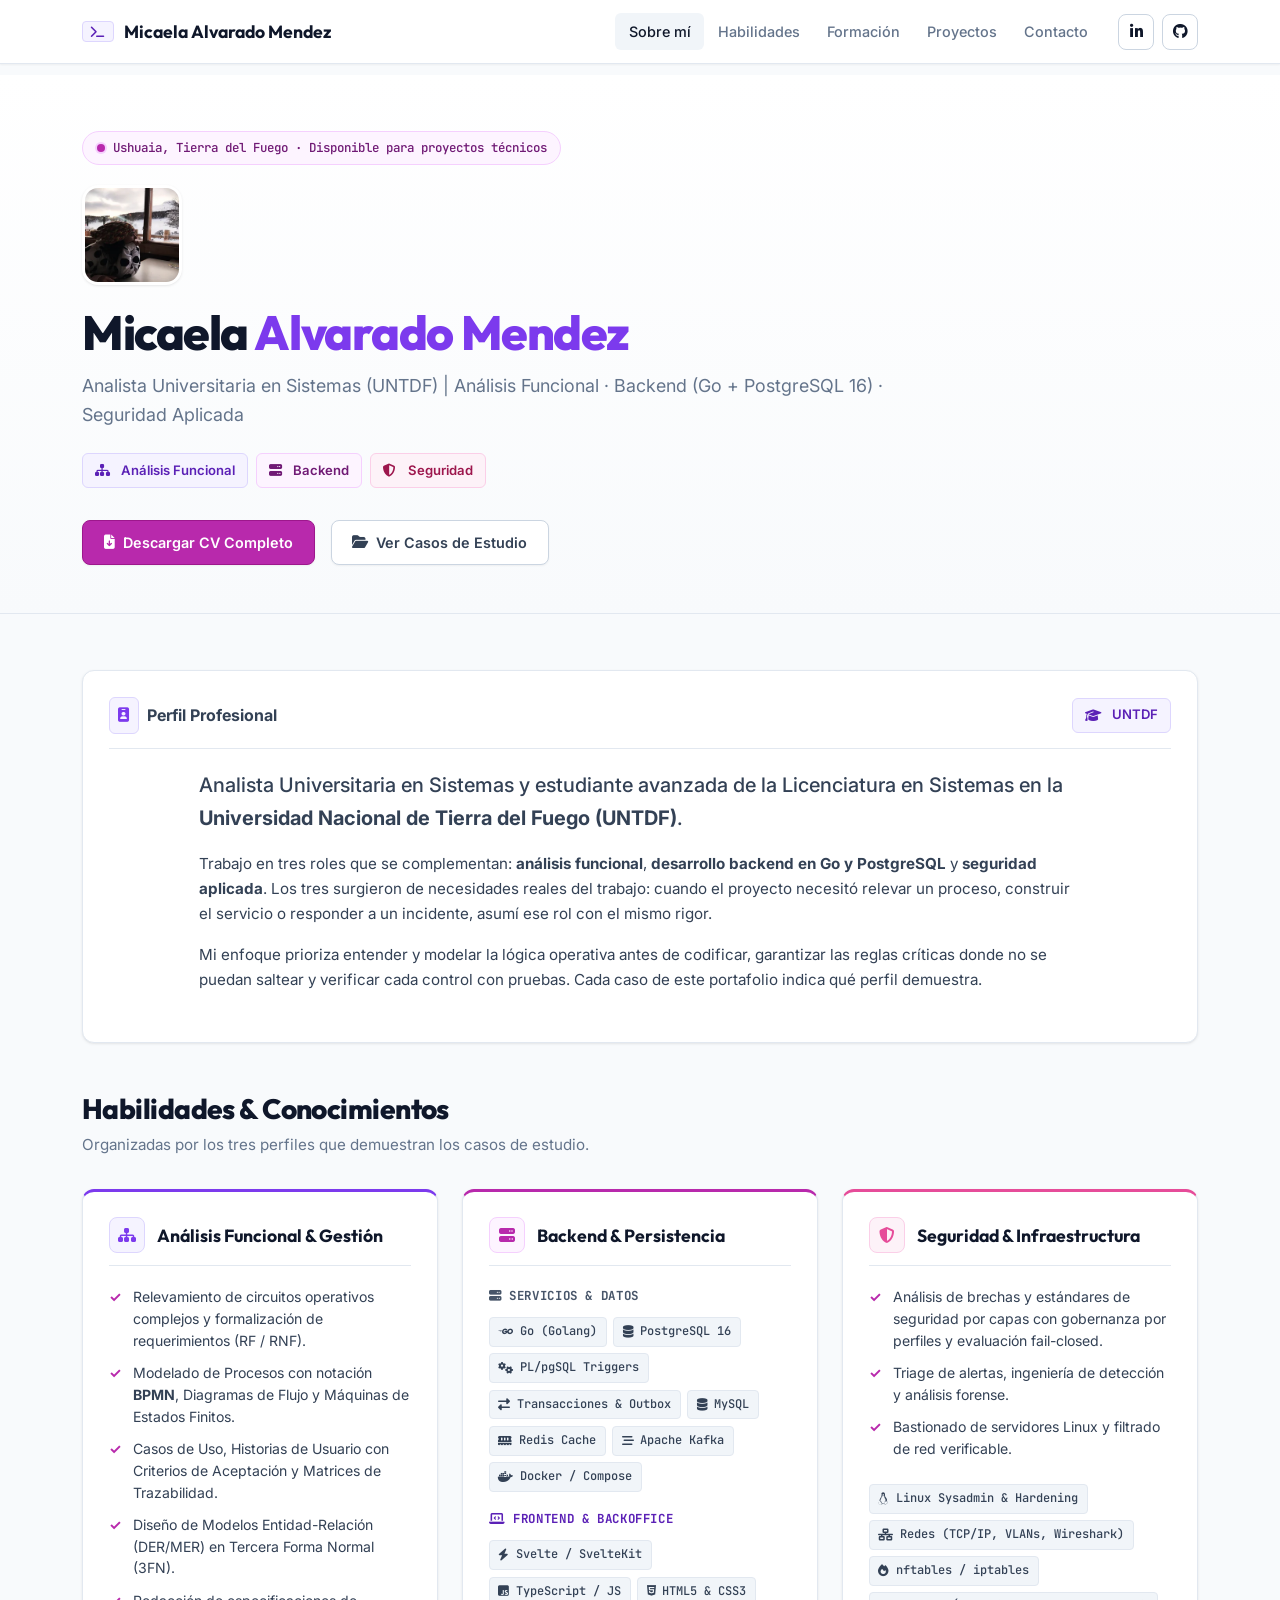
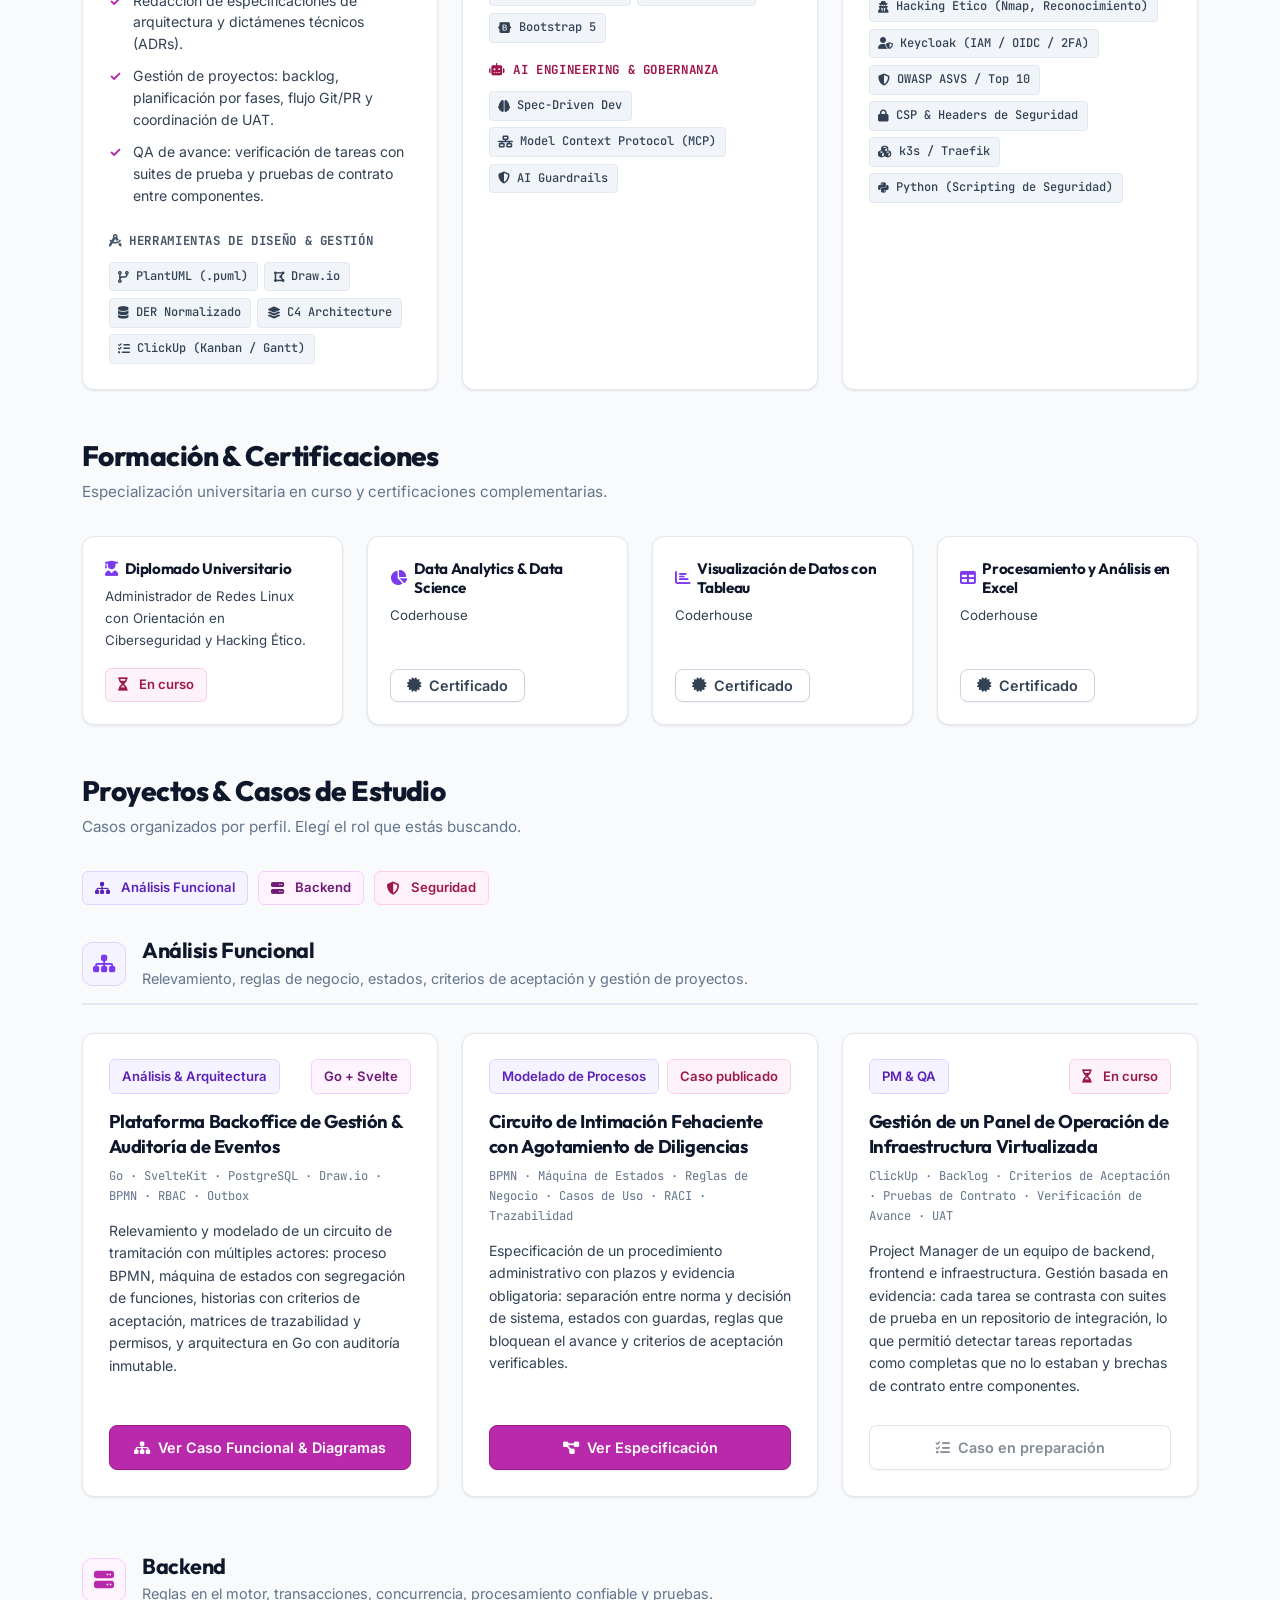
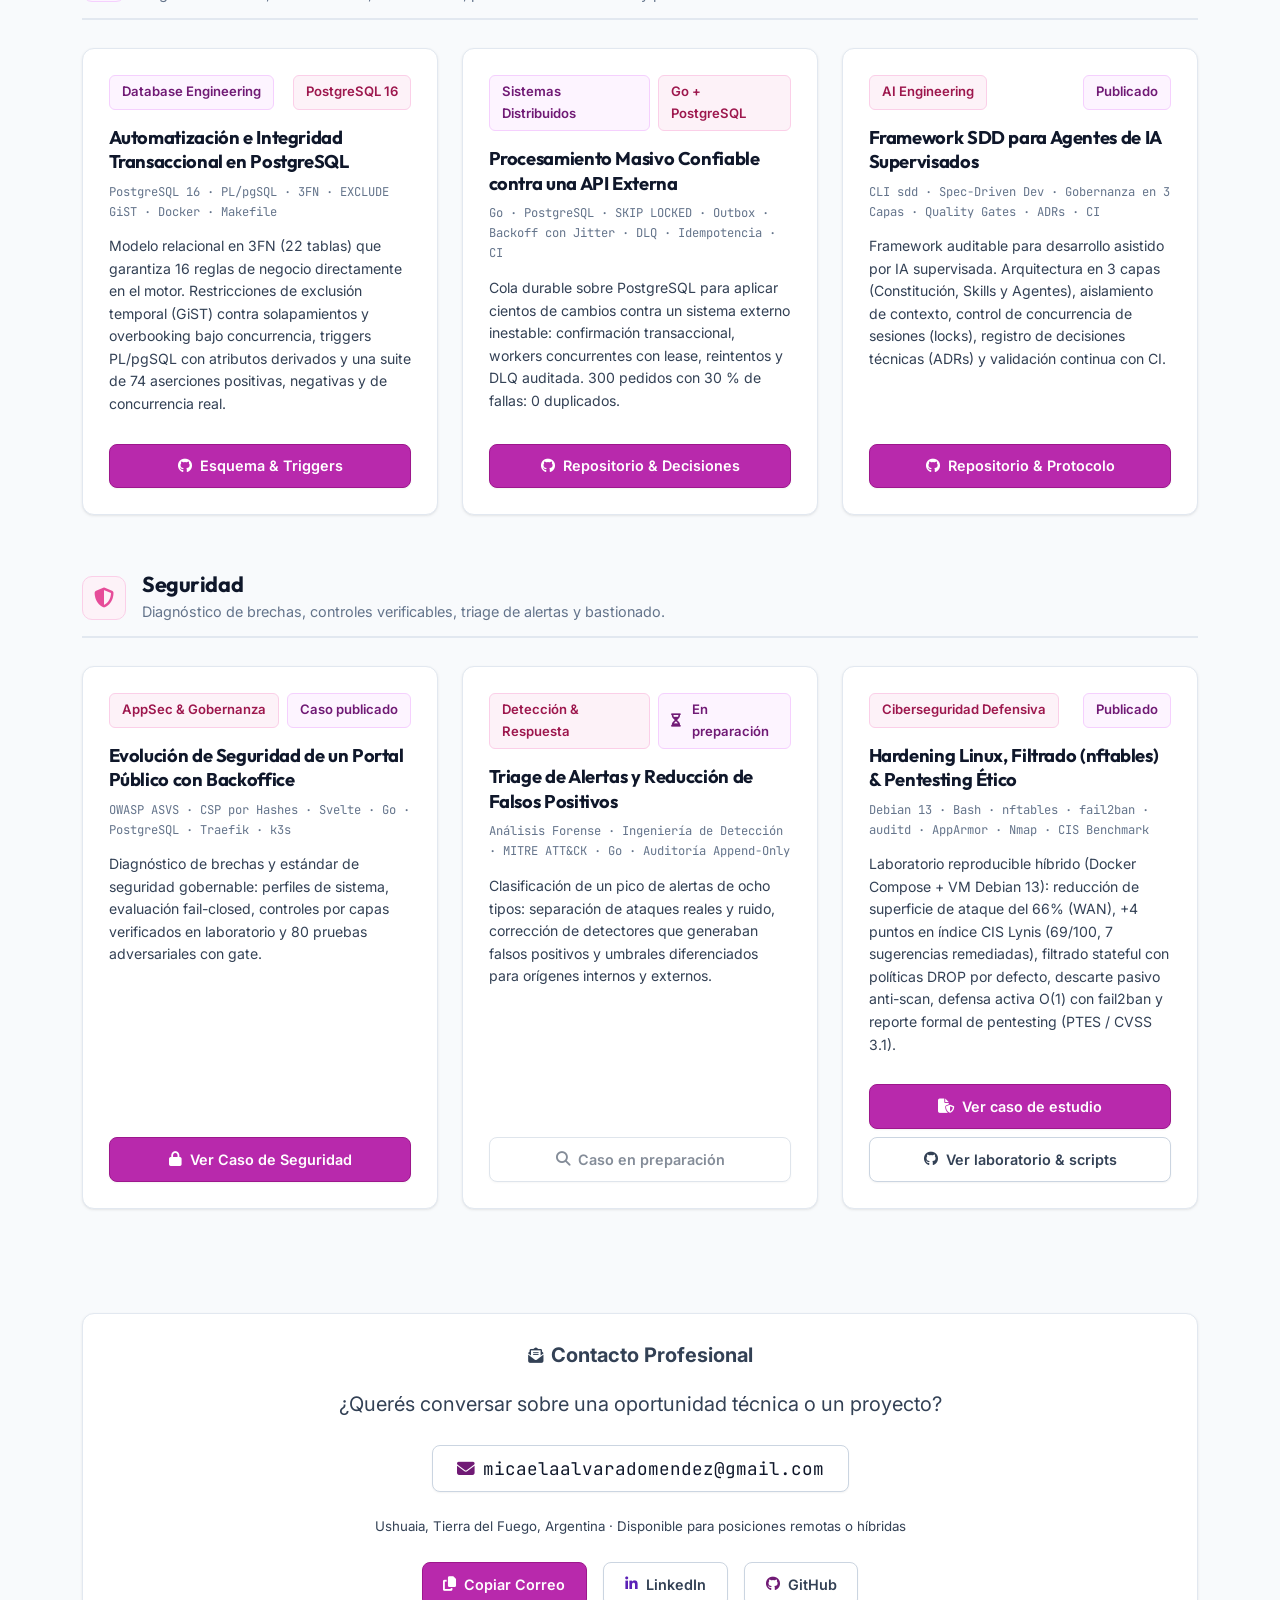
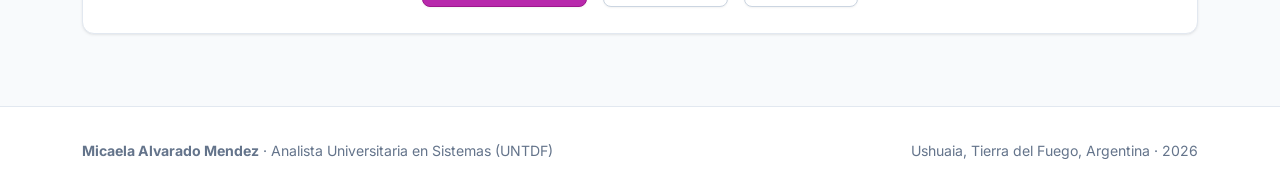
==== commit eb73c46c: "caso laboratorio hardening y seguridad de redes" ====
--- a/index.html
+++ b/index.html
@@ -91,7 +91,7 @@
             </div>
 
             <div class="d-flex flex-wrap gap-3 pt-2">
-                <a href="https://drive.google.com/file/d/1S4m_9psv8DeF2Sxl7DHaVu2CqJ0nhsn7/view?usp=drive_link" target="_blank" rel="noopener noreferrer" class="btn-primary-glow">
+                <a href="docs/CV%20-%20Micaela%20Alvarado%20Mendez.pdf" target="_blank" rel="noopener noreferrer" class="btn-primary-glow">
                     <i class="fas fa-file-arrow-down me-2"></i>Descargar CV Completo
                 </a>
                 <a href="#proyectos" class="btn-secondary-glass">
@@ -518,18 +518,21 @@
                     <div class="project-card">
                         <div class="project-top-bar">
                             <span class="pill-badge badge-pink">Ciberseguridad Defensiva</span>
-                            <span class="pill-badge badge-blue"><i class="fas fa-hourglass-half me-1"></i>En desarrollo</span>
-                        </div>
-                        <div class="project-body">
-                            <h4 class="project-title">Laboratorio Reproducible de Hardening Linux & Seguridad de Redes</h4>
-                            <div class="tech-stack-label">Debian · Bash · nftables · auditd · fail2ban · Nmap · CIS Benchmarks · Docker</div>
-                            <p class="project-description">
-                                Laboratorio aislado surgido del Diplomado Universitario en Redes Linux y Hacking Ético: scripts idempotentes de bastionado bajo lineamientos CIS, filtrado stateful con políticas DROP por defecto, auditoría de eventos críticos con auditd e informe de pentesting ético que mide la reducción de la superficie de ataque antes y después de la remediación.
-                            </p>
-                            <div class="mt-auto pt-2">
-                                <span class="btn-secondary-glass w-100 btn-disabled" aria-disabled="true">
-                                    <i class="fas fa-flask me-2"></i>Repositorio en preparación
-                                </span>
+                            <span class="pill-badge badge-blue">Publicado</span>
+                        </div>
+                        <div class="project-body">
+                            <h4 class="project-title">Hardening Linux, Filtrado (nftables) & Pentesting Ético</h4>
+                            <div class="tech-stack-label">Debian 13 · Bash · nftables · fail2ban · auditd · AppArmor · Nmap · CIS Benchmark</div>
+                            <p class="project-description">
+                                Laboratorio reproducible híbrido (Docker Compose + VM Debian 13): reducción de superficie de ataque del 66% (WAN), +4 puntos en índice CIS Lynis (69/100, 7 sugerencias remediadas), filtrado stateful con políticas DROP por defecto, descarte pasivo anti-scan, defensa activa O(1) con fail2ban y reporte formal de pentesting (PTES / CVSS 3.1).
+                            </p>
+                            <div class="mt-auto pt-2 d-flex flex-column gap-2">
+                                <a href="proyectos/hardening-linux.html" class="btn-primary-glow w-100">
+                                    <i class="fas fa-file-shield me-2"></i>Ver caso de estudio
+                                </a>
+                                <a href="https://github.com/micaelaalvaradomendez/hardening-network-security" target="_blank" rel="noopener noreferrer" class="btn-secondary-glass w-100 text-center">
+                                    <i class="fab fa-github me-2"></i>Ver laboratorio & scripts
+                                </a>
                             </div>
                         </div>
                     </div>
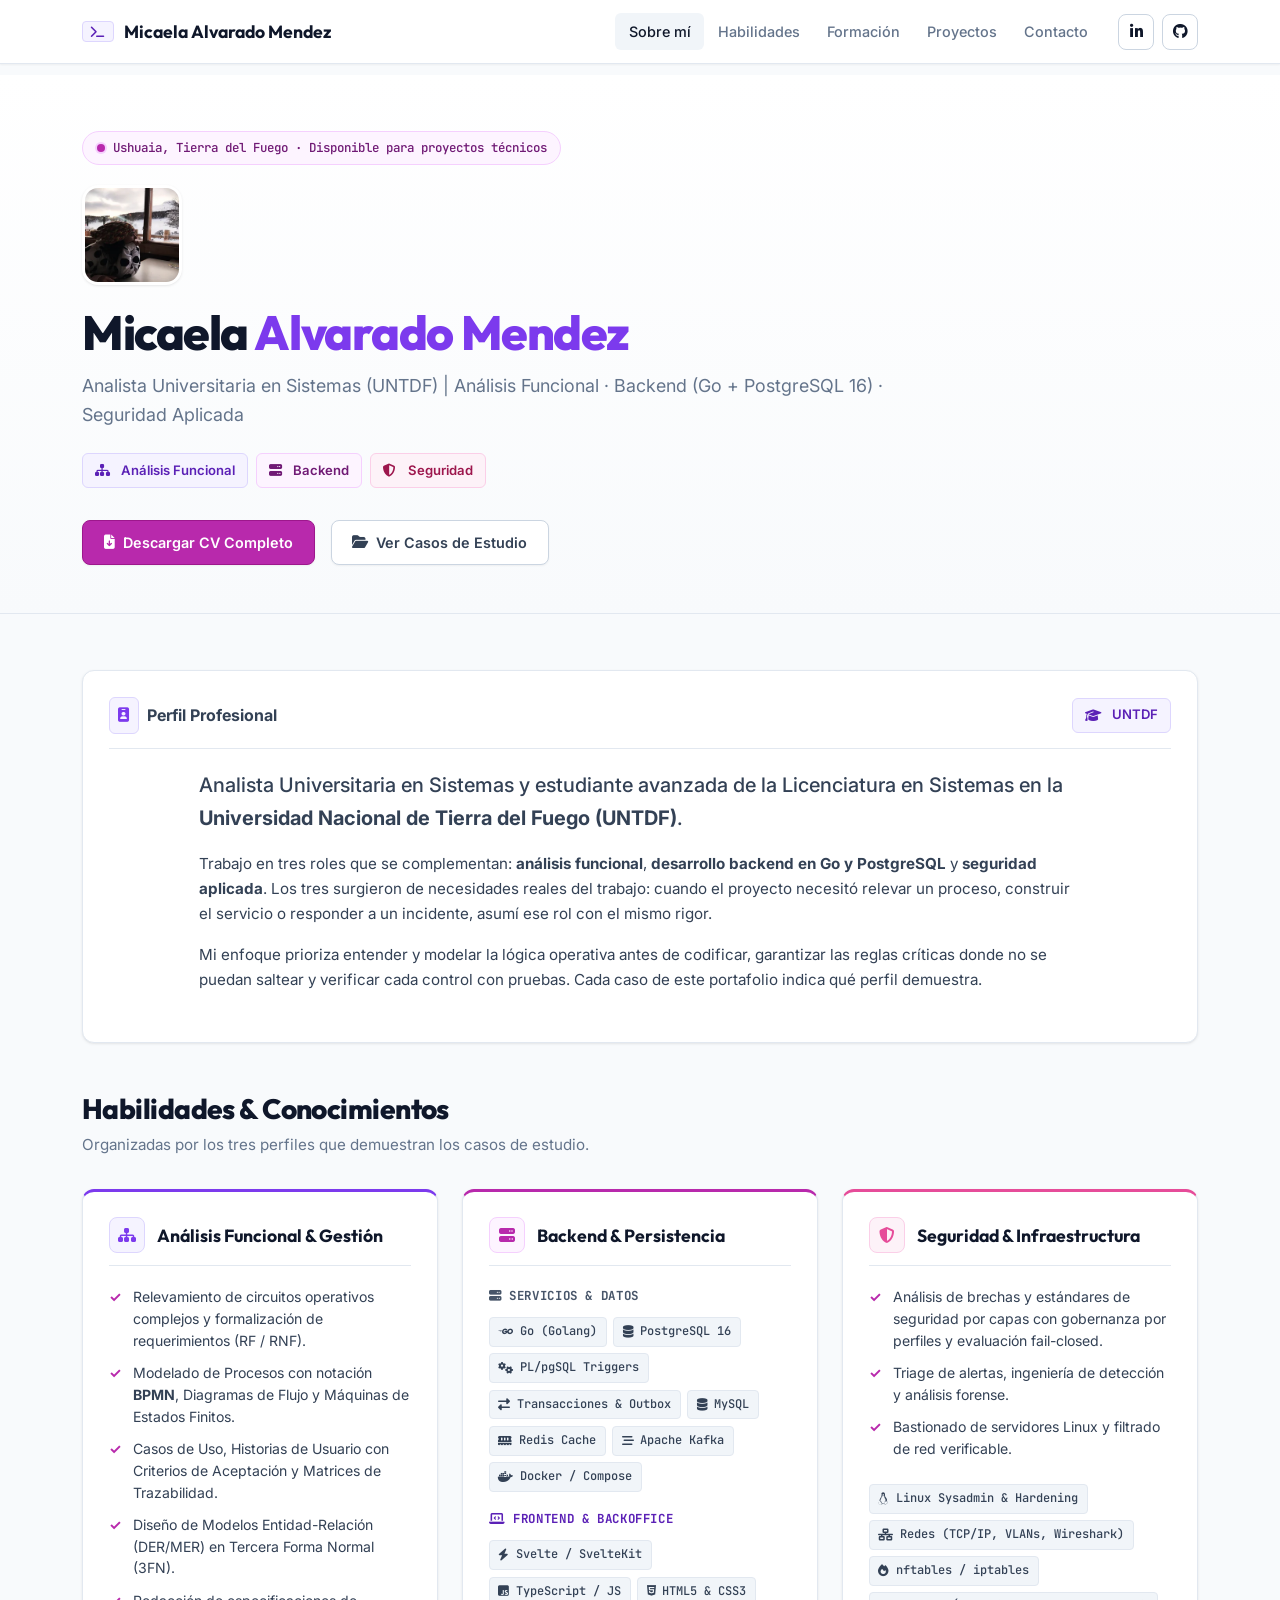
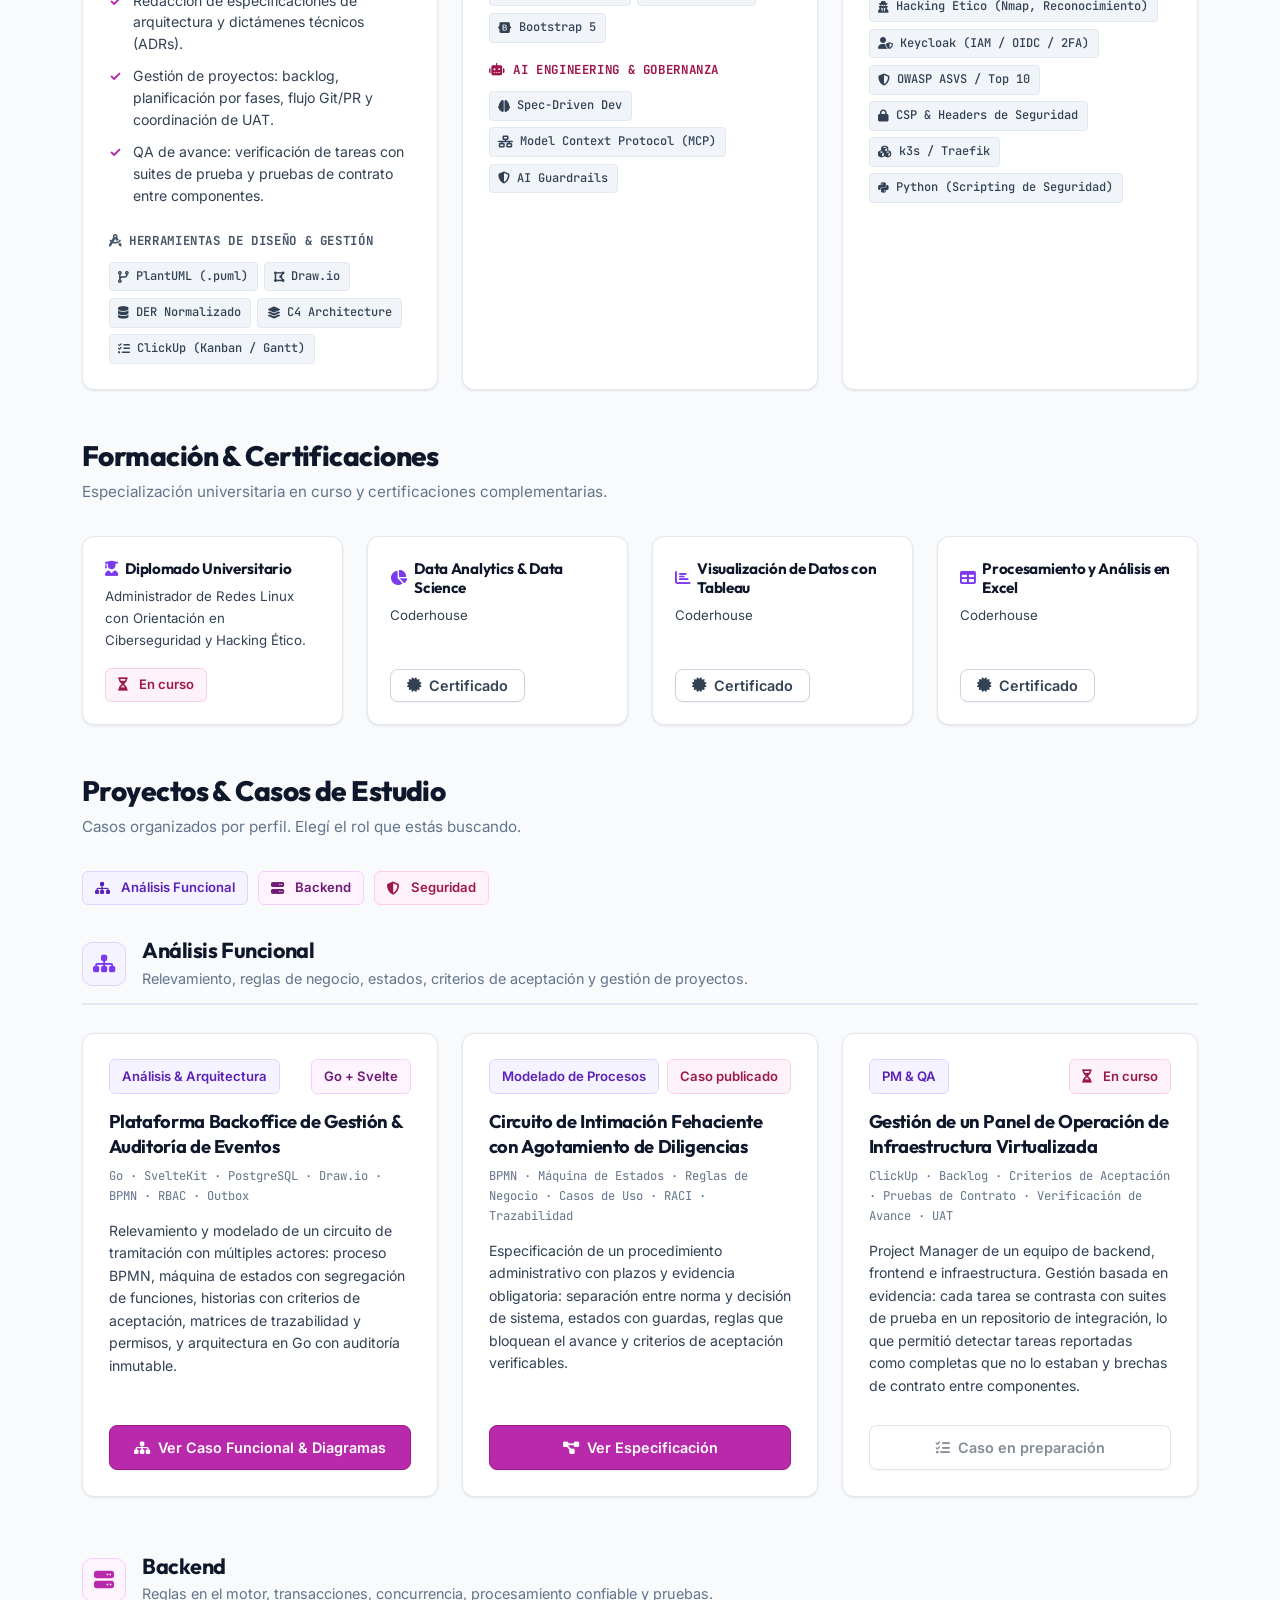
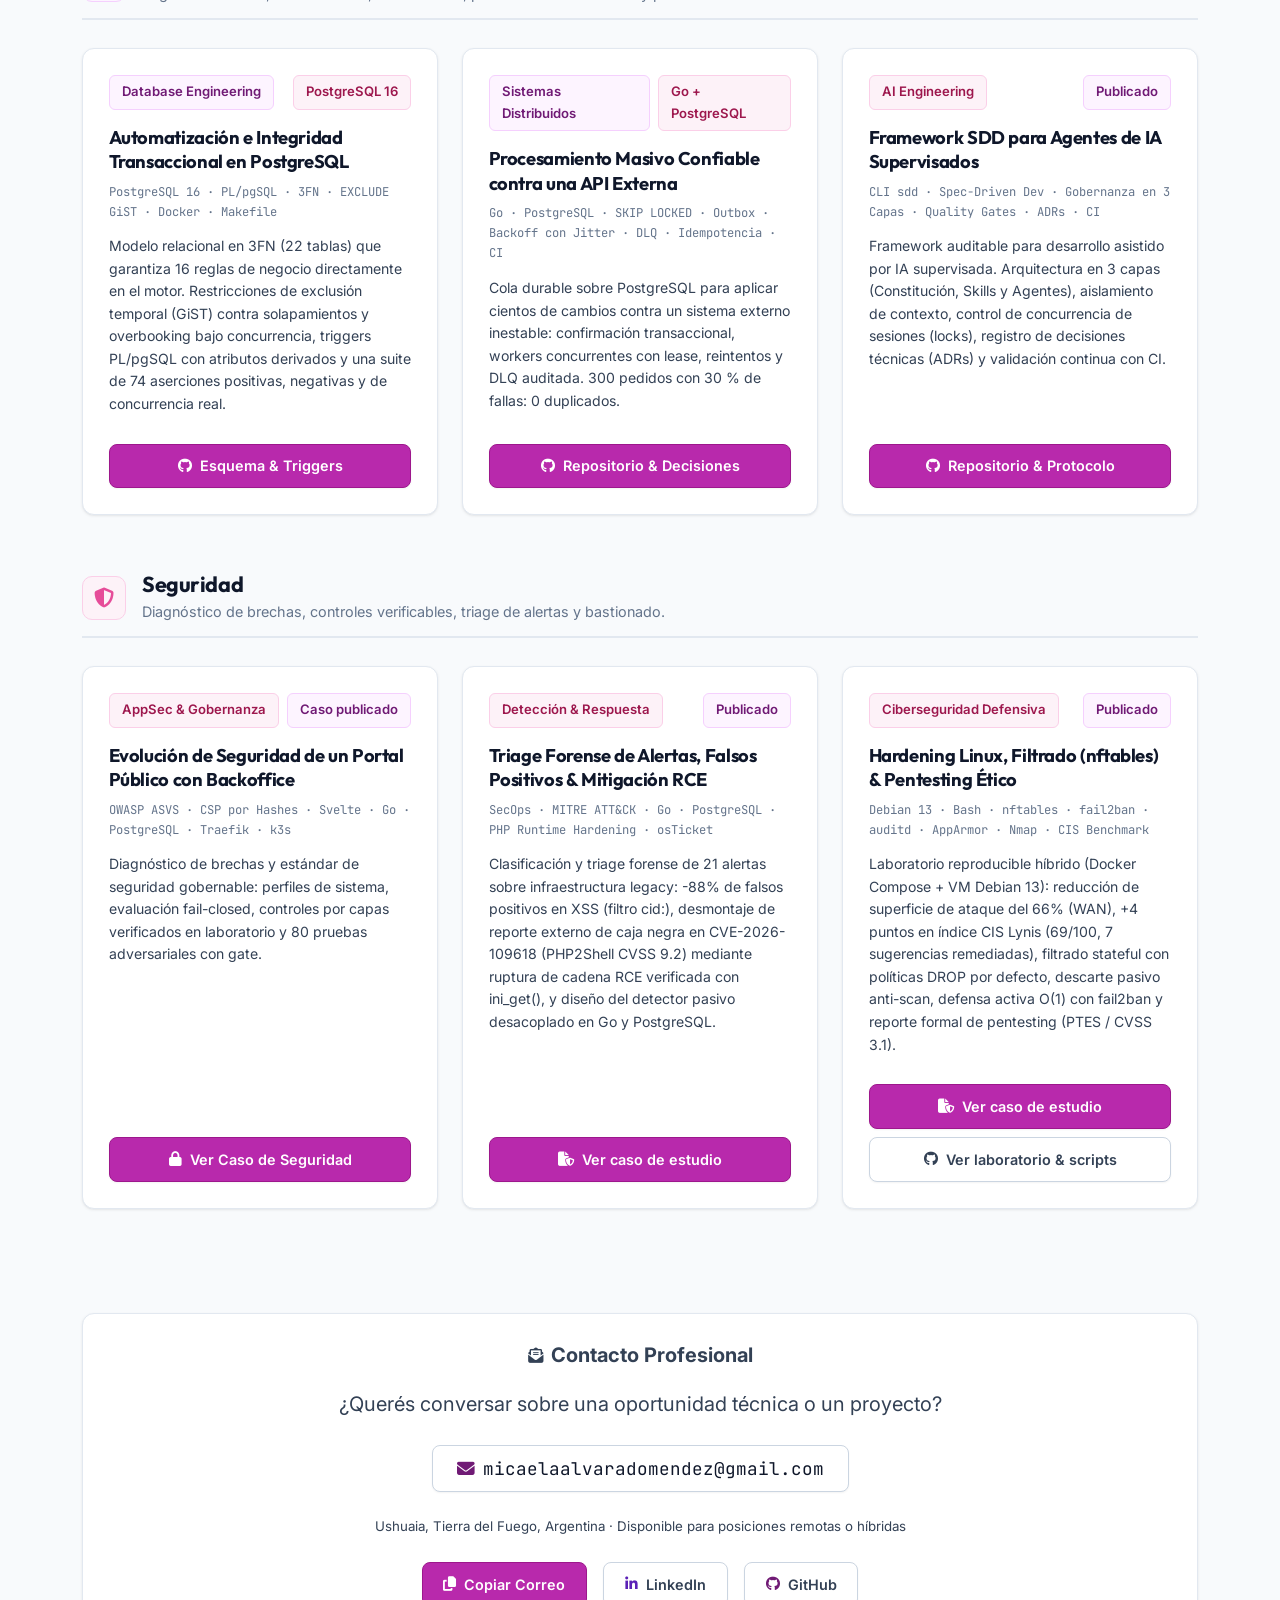
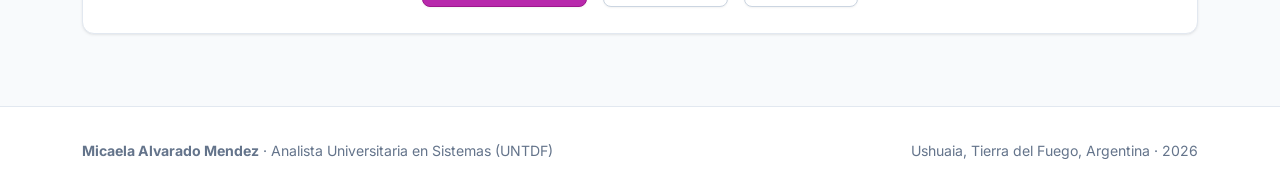
==== commit b88471ca: "caso triage de alertas y tarjeta en inicio" ====
--- a/index.html
+++ b/index.html
@@ -496,18 +496,18 @@
                     <div class="project-card">
                         <div class="project-top-bar">
                             <span class="pill-badge badge-pink">Detección & Respuesta</span>
-                            <span class="pill-badge badge-blue"><i class="fas fa-hourglass-half me-1"></i>En preparación</span>
-                        </div>
-                        <div class="project-body">
-                            <h4 class="project-title">Triage de Alertas y Reducción de Falsos Positivos</h4>
-                            <div class="tech-stack-label">Análisis Forense · Ingeniería de Detección · MITRE ATT&CK · Go · Auditoría Append-Only</div>
-                            <p class="project-description">
-                                Clasificación de un pico de alertas de ocho tipos: separación de ataques reales y ruido, corrección de detectores que generaban falsos positivos y umbrales diferenciados para orígenes internos y externos.
-                            </p>
-                            <div class="mt-auto pt-2">
-                                <span class="btn-secondary-glass w-100 btn-disabled" aria-disabled="true">
-                                    <i class="fas fa-magnifying-glass me-2"></i>Caso en preparación
-                                </span>
+                            <span class="pill-badge badge-blue">Publicado</span>
+                        </div>
+                        <div class="project-body">
+                            <h4 class="project-title">Triage Forense de Alertas, Falsos Positivos & Mitigación RCE</h4>
+                            <div class="tech-stack-label">SecOps · MITRE ATT&CK · Go · PostgreSQL · PHP Runtime Hardening · osTicket</div>
+                            <p class="project-description">
+                                Clasificación y triage forense de 21 alertas sobre infraestructura legacy: -88% de falsos positivos en XSS (filtro cid:), desmontaje de reporte externo de caja negra en CVE-2026-109618 (PHP2Shell CVSS 9.2) mediante ruptura de cadena RCE verificada con ini_get(), y diseño del detector pasivo desacoplado en Go y PostgreSQL.
+                            </p>
+                            <div class="mt-auto pt-2">
+                                <a href="proyectos/triage-alertas.html" class="btn-primary-glow w-100 text-center">
+                                    <i class="fas fa-file-shield me-2"></i>Ver caso de estudio
+                                </a>
                             </div>
                         </div>
                     </div>
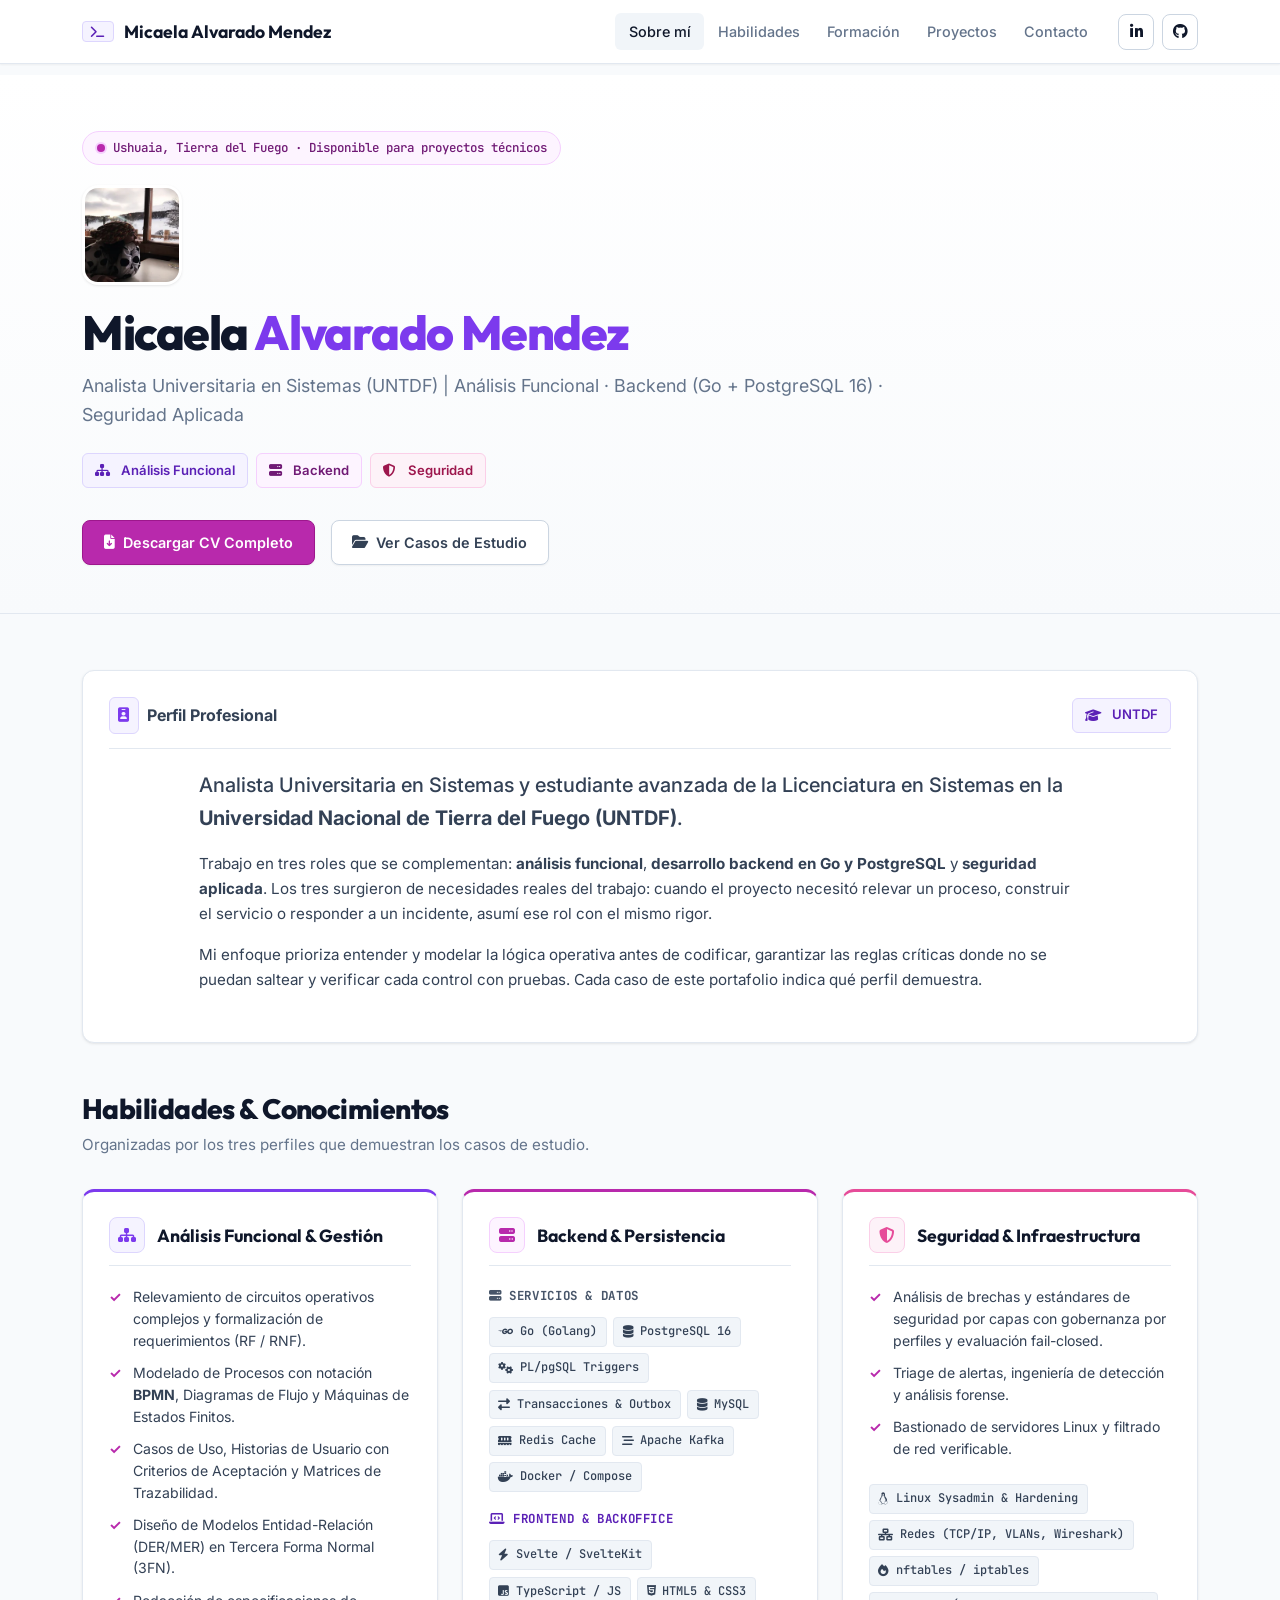
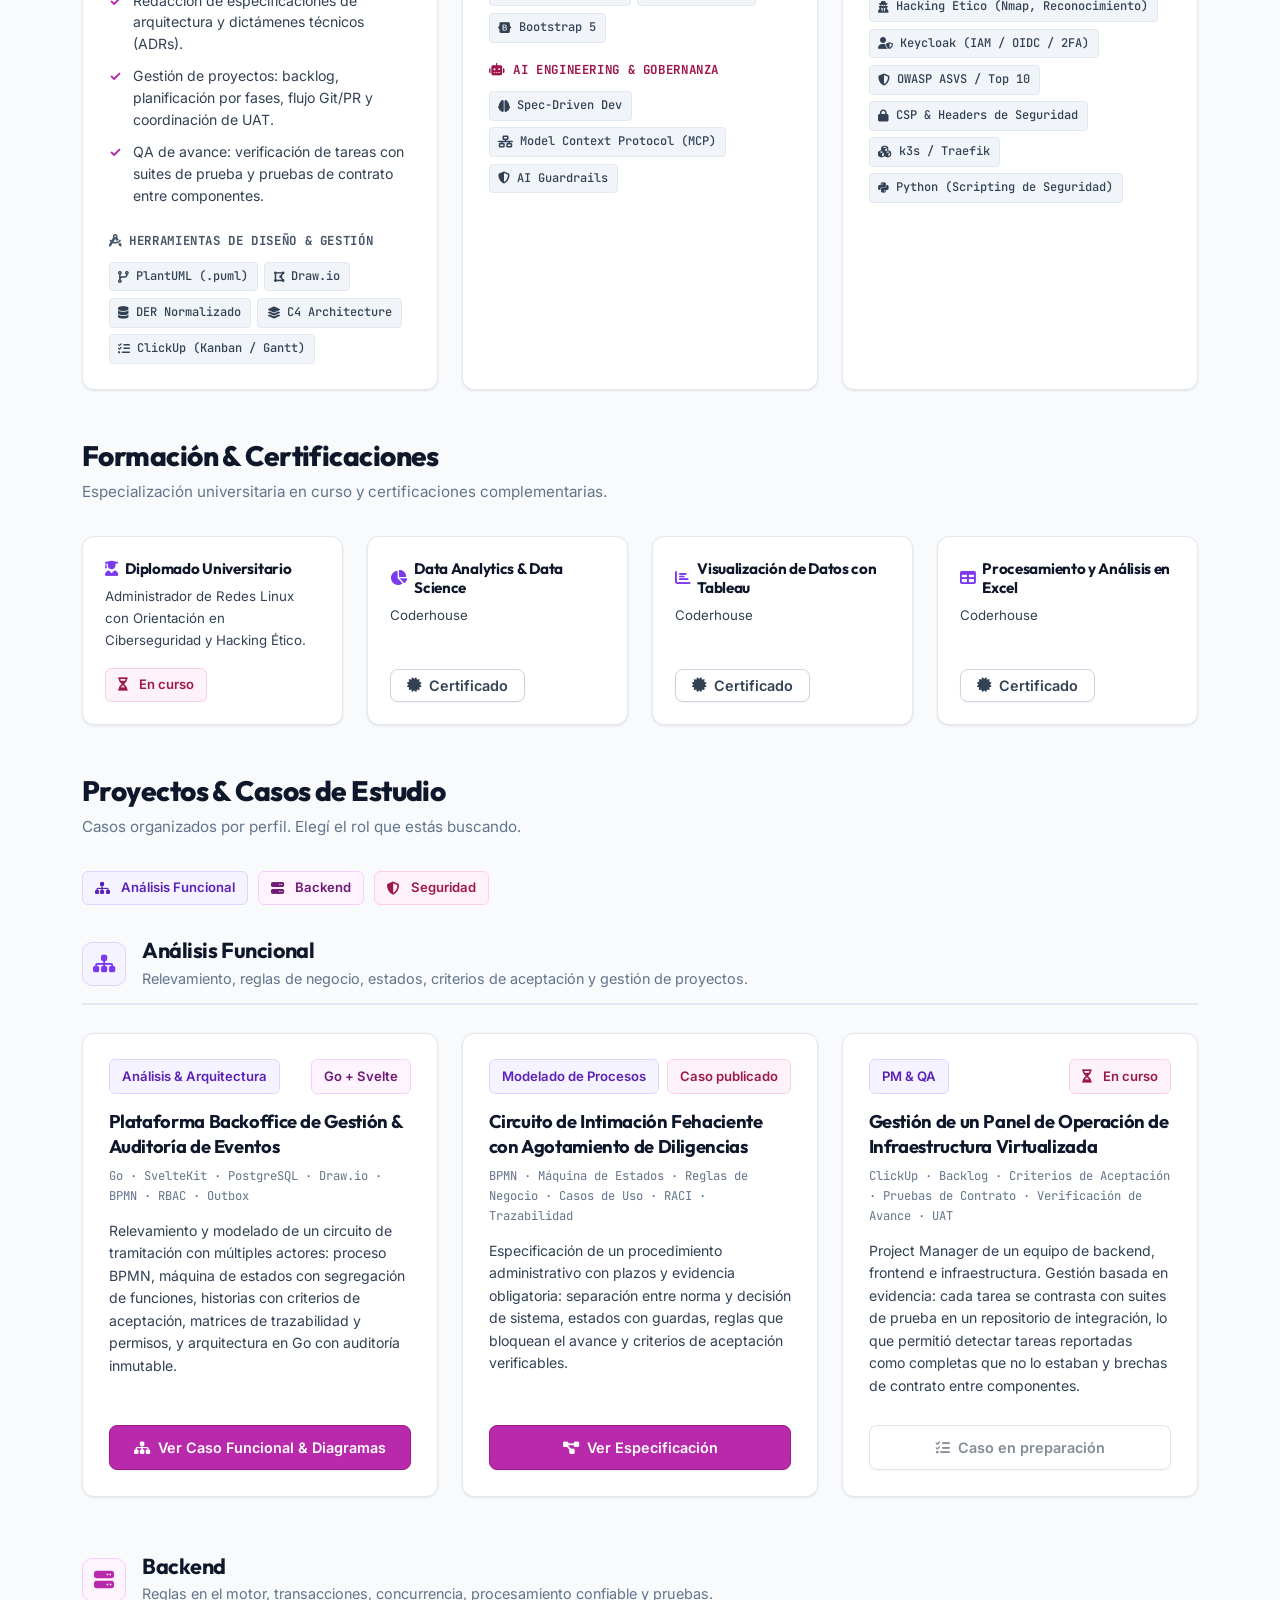
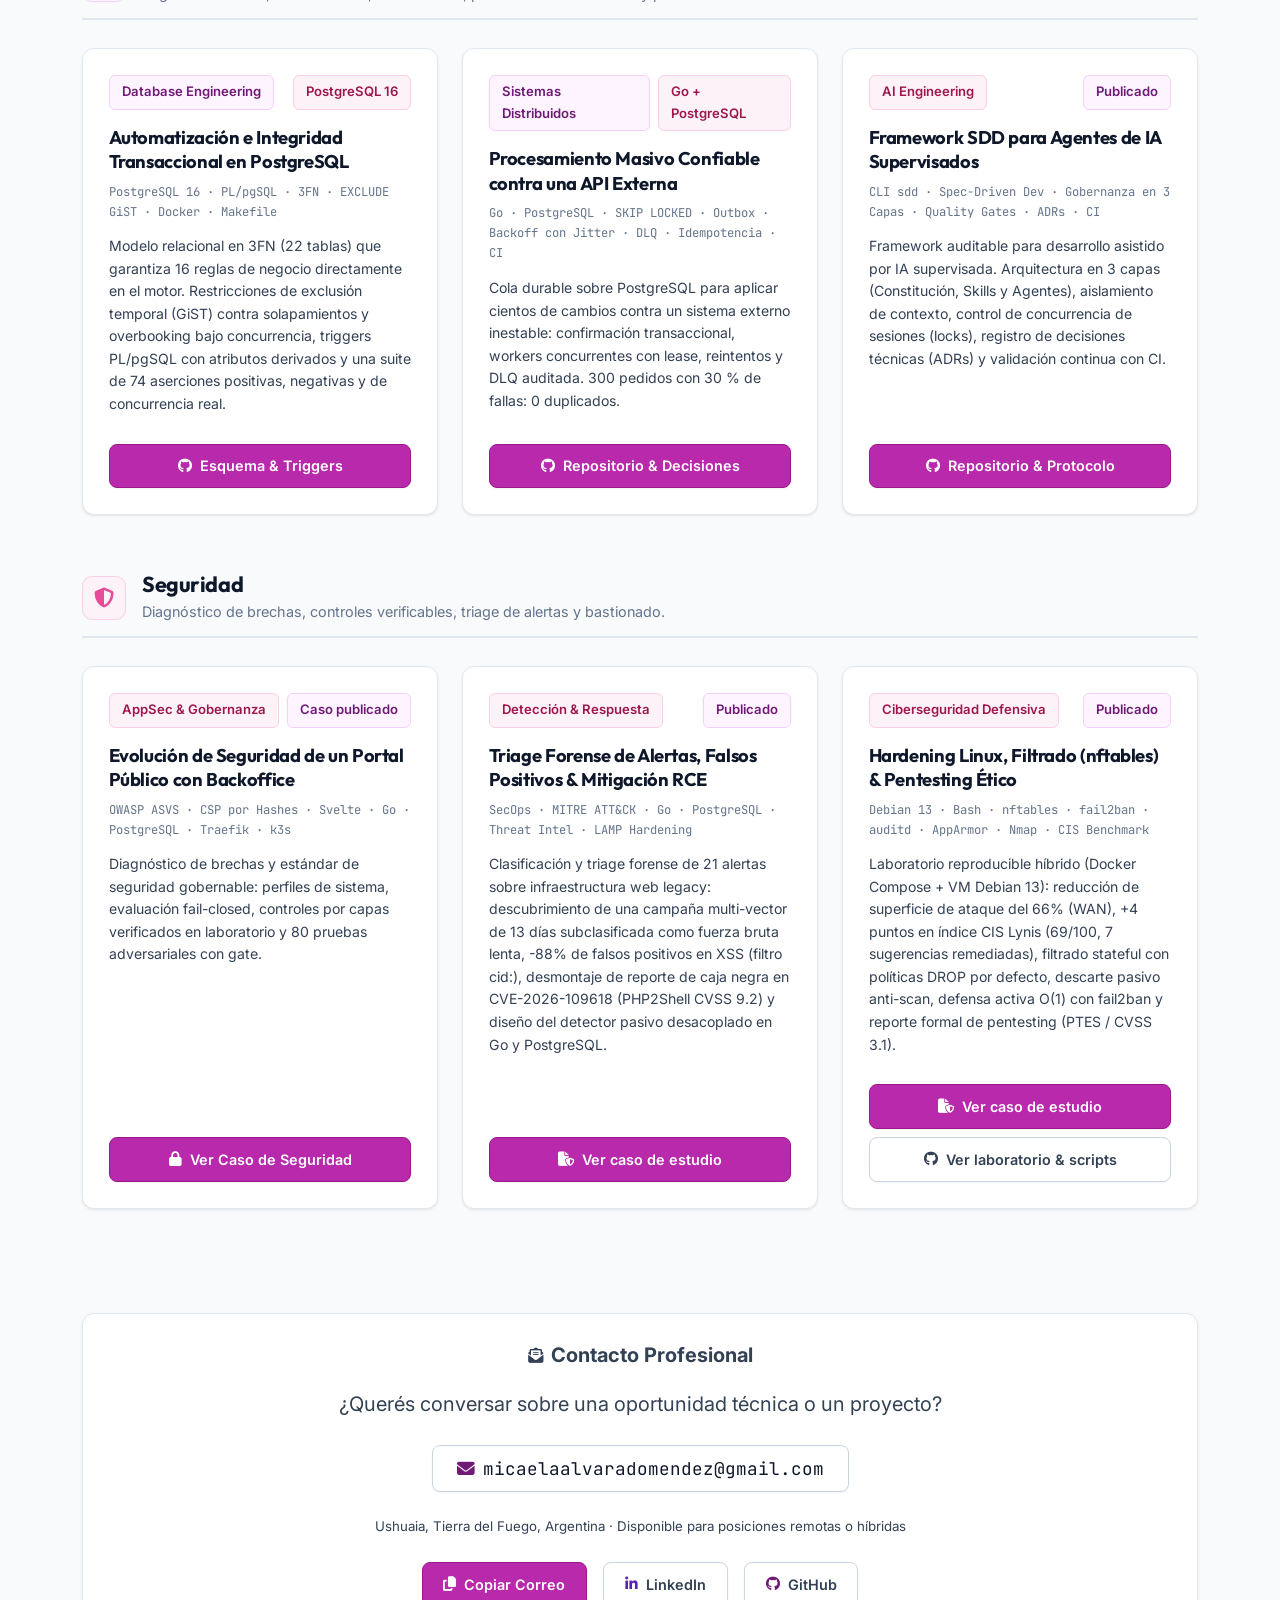
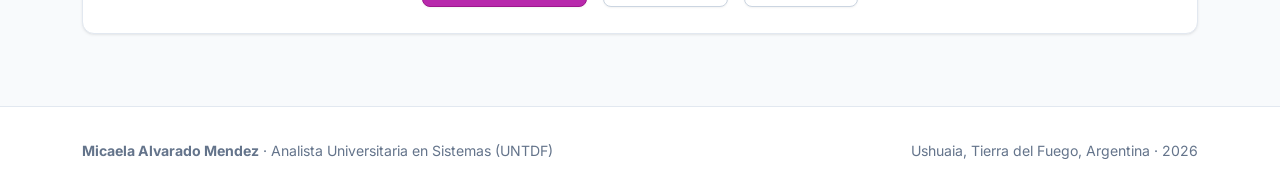
==== commit 093e93b3: "anonimizacion de tablas y ampliacion de vectores en triage" ====
--- a/index.html
+++ b/index.html
@@ -500,9 +500,9 @@
                         </div>
                         <div class="project-body">
                             <h4 class="project-title">Triage Forense de Alertas, Falsos Positivos & Mitigación RCE</h4>
-                            <div class="tech-stack-label">SecOps · MITRE ATT&CK · Go · PostgreSQL · PHP Runtime Hardening · osTicket</div>
-                            <p class="project-description">
-                                Clasificación y triage forense de 21 alertas sobre infraestructura legacy: -88% de falsos positivos en XSS (filtro cid:), desmontaje de reporte externo de caja negra en CVE-2026-109618 (PHP2Shell CVSS 9.2) mediante ruptura de cadena RCE verificada con ini_get(), y diseño del detector pasivo desacoplado en Go y PostgreSQL.
+                            <div class="tech-stack-label">SecOps · MITRE ATT&CK · Go · PostgreSQL · Threat Intel · LAMP Hardening</div>
+                            <p class="project-description">
+                                Clasificación y triage forense de 21 alertas sobre infraestructura web legacy: descubrimiento de una campaña multi-vector de 13 días subclasificada como fuerza bruta lenta, -88% de falsos positivos en XSS (filtro cid:), desmontaje de reporte de caja negra en CVE-2026-109618 (PHP2Shell CVSS 9.2) y diseño del detector pasivo desacoplado en Go y PostgreSQL.
                             </p>
                             <div class="mt-auto pt-2">
                                 <a href="proyectos/triage-alertas.html" class="btn-primary-glow w-100 text-center">
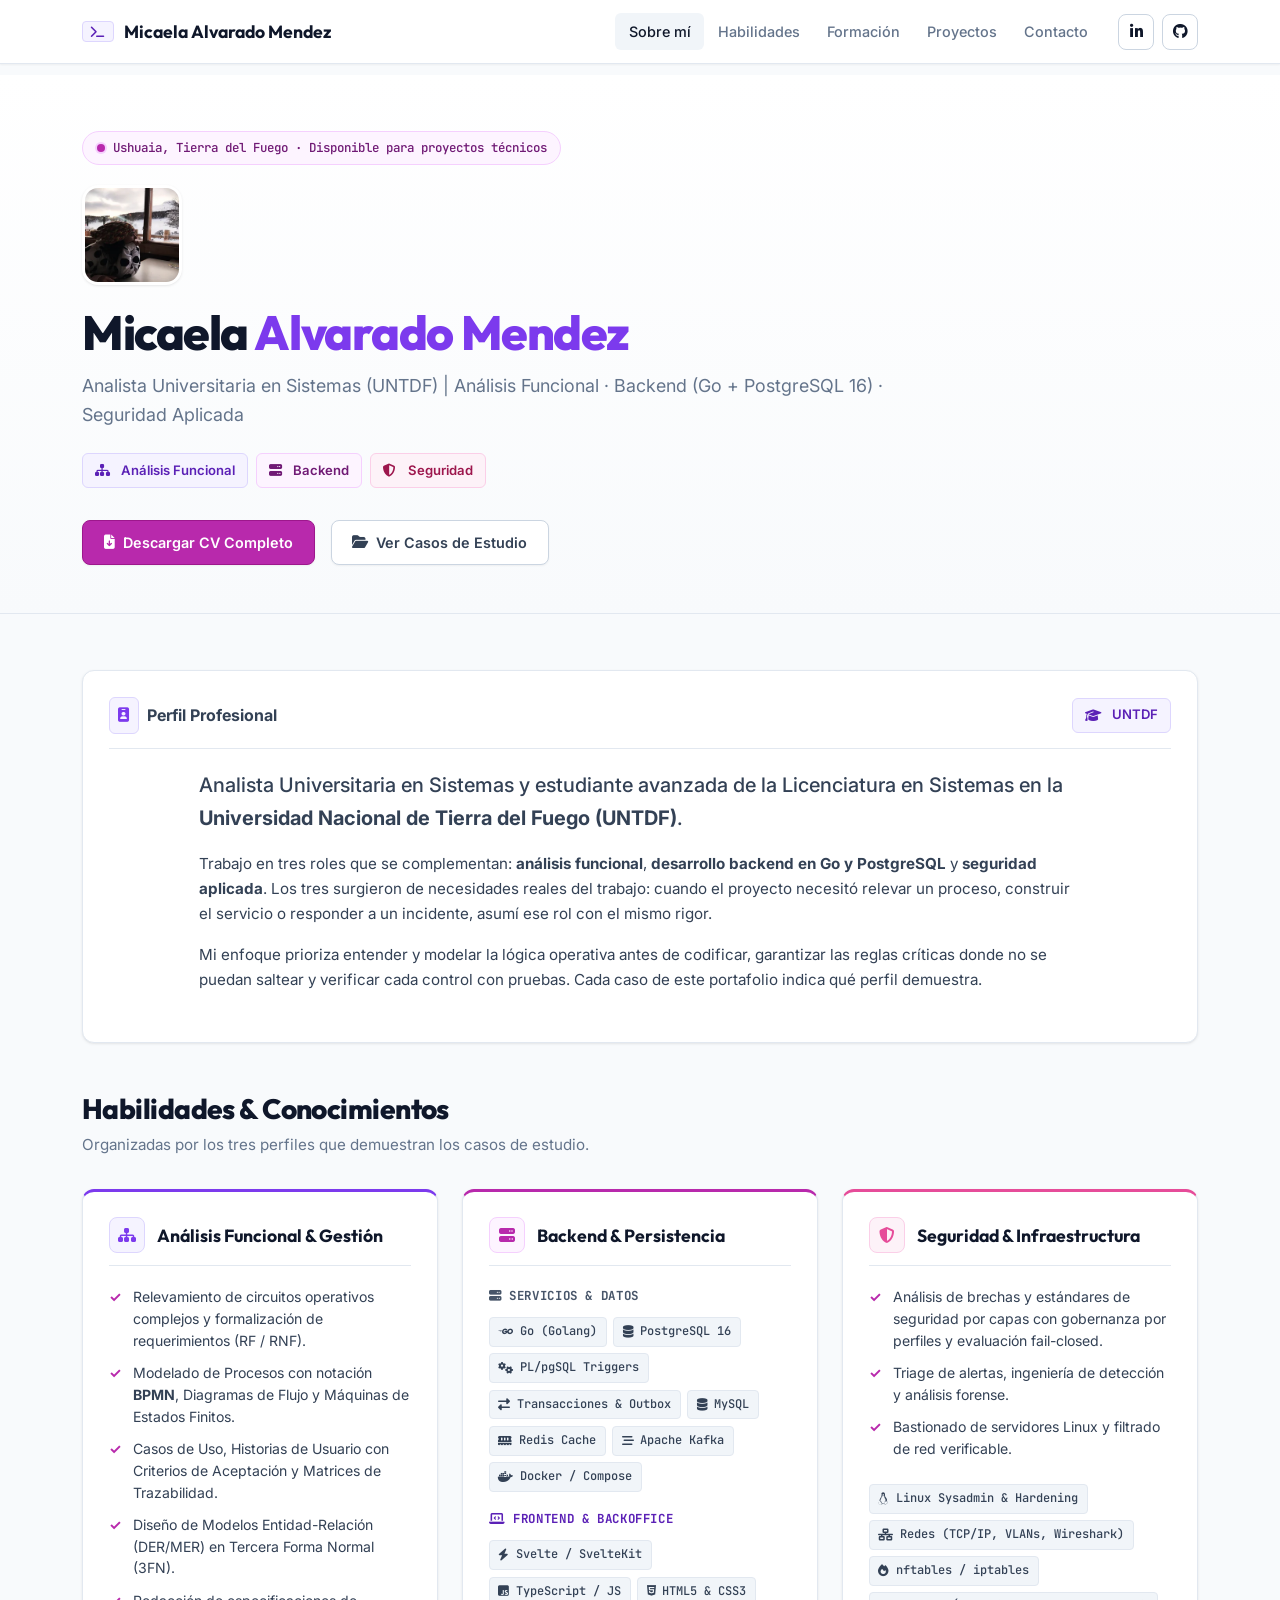
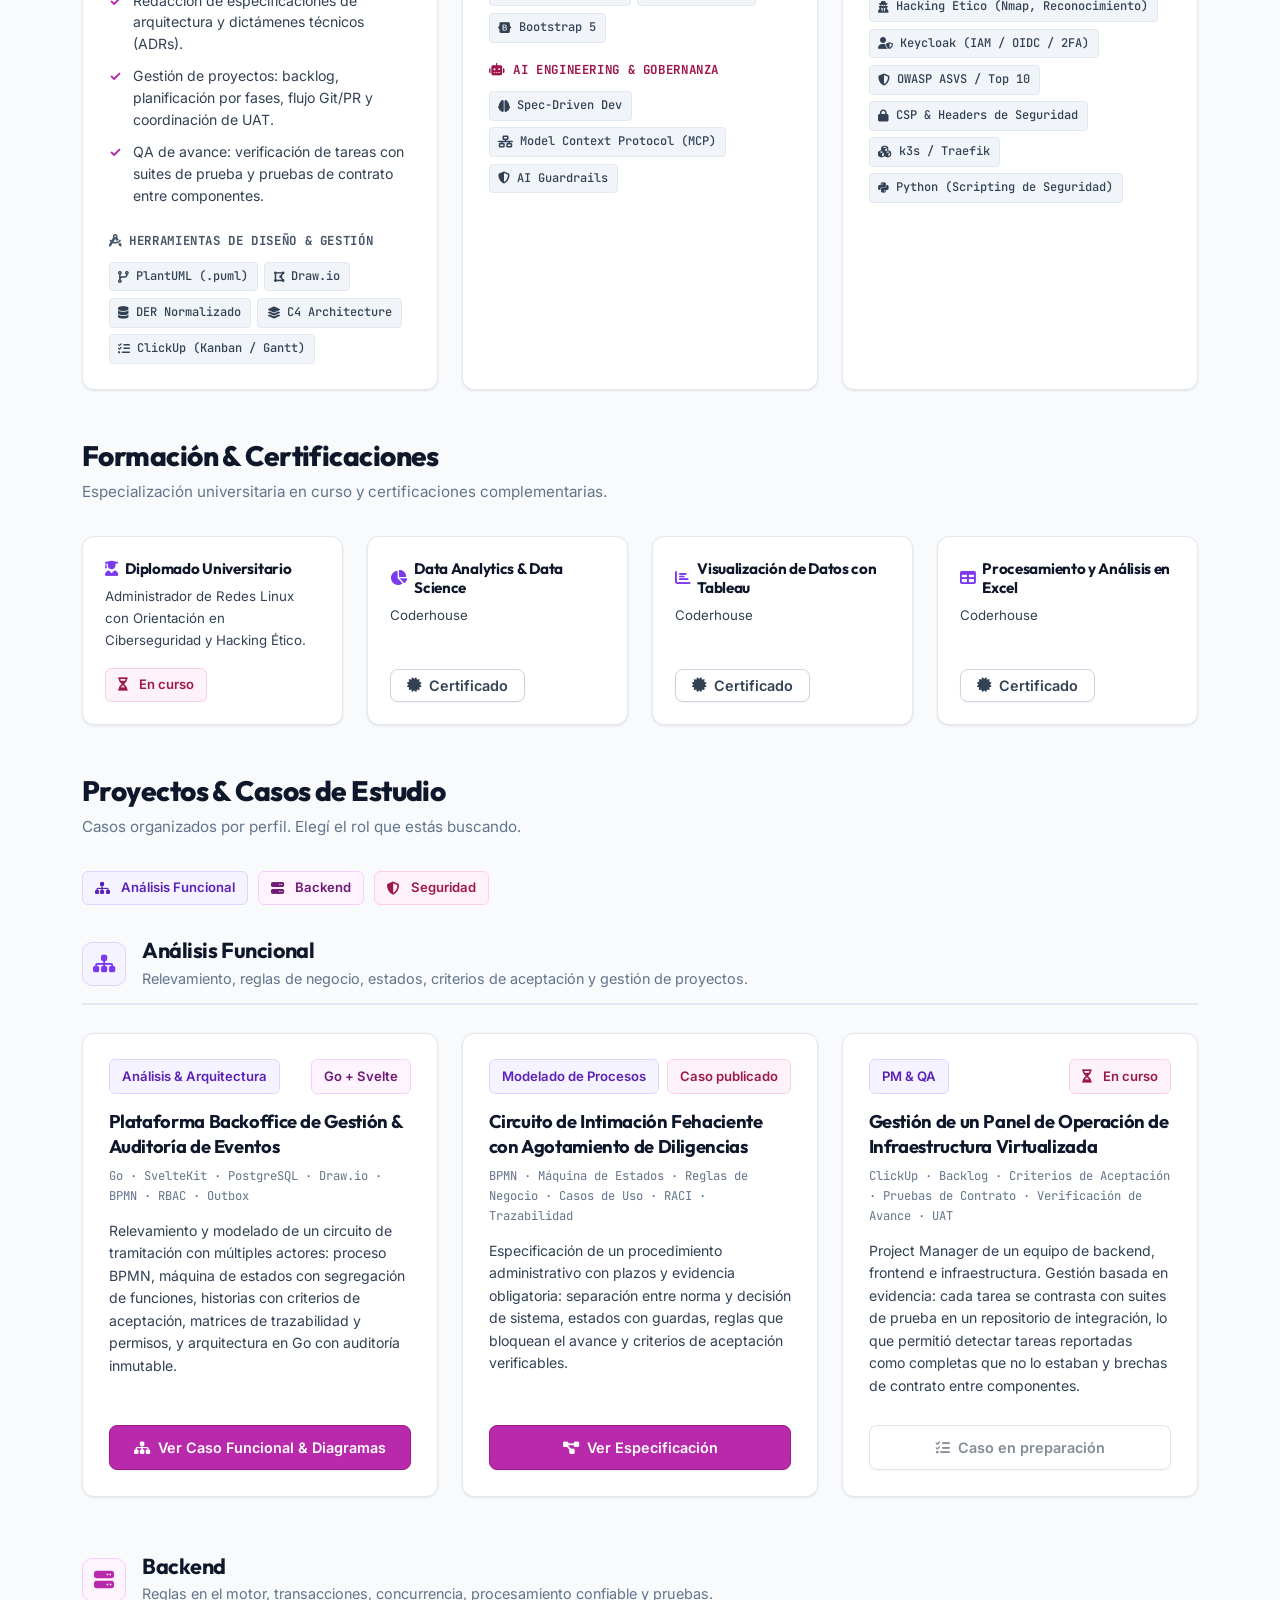
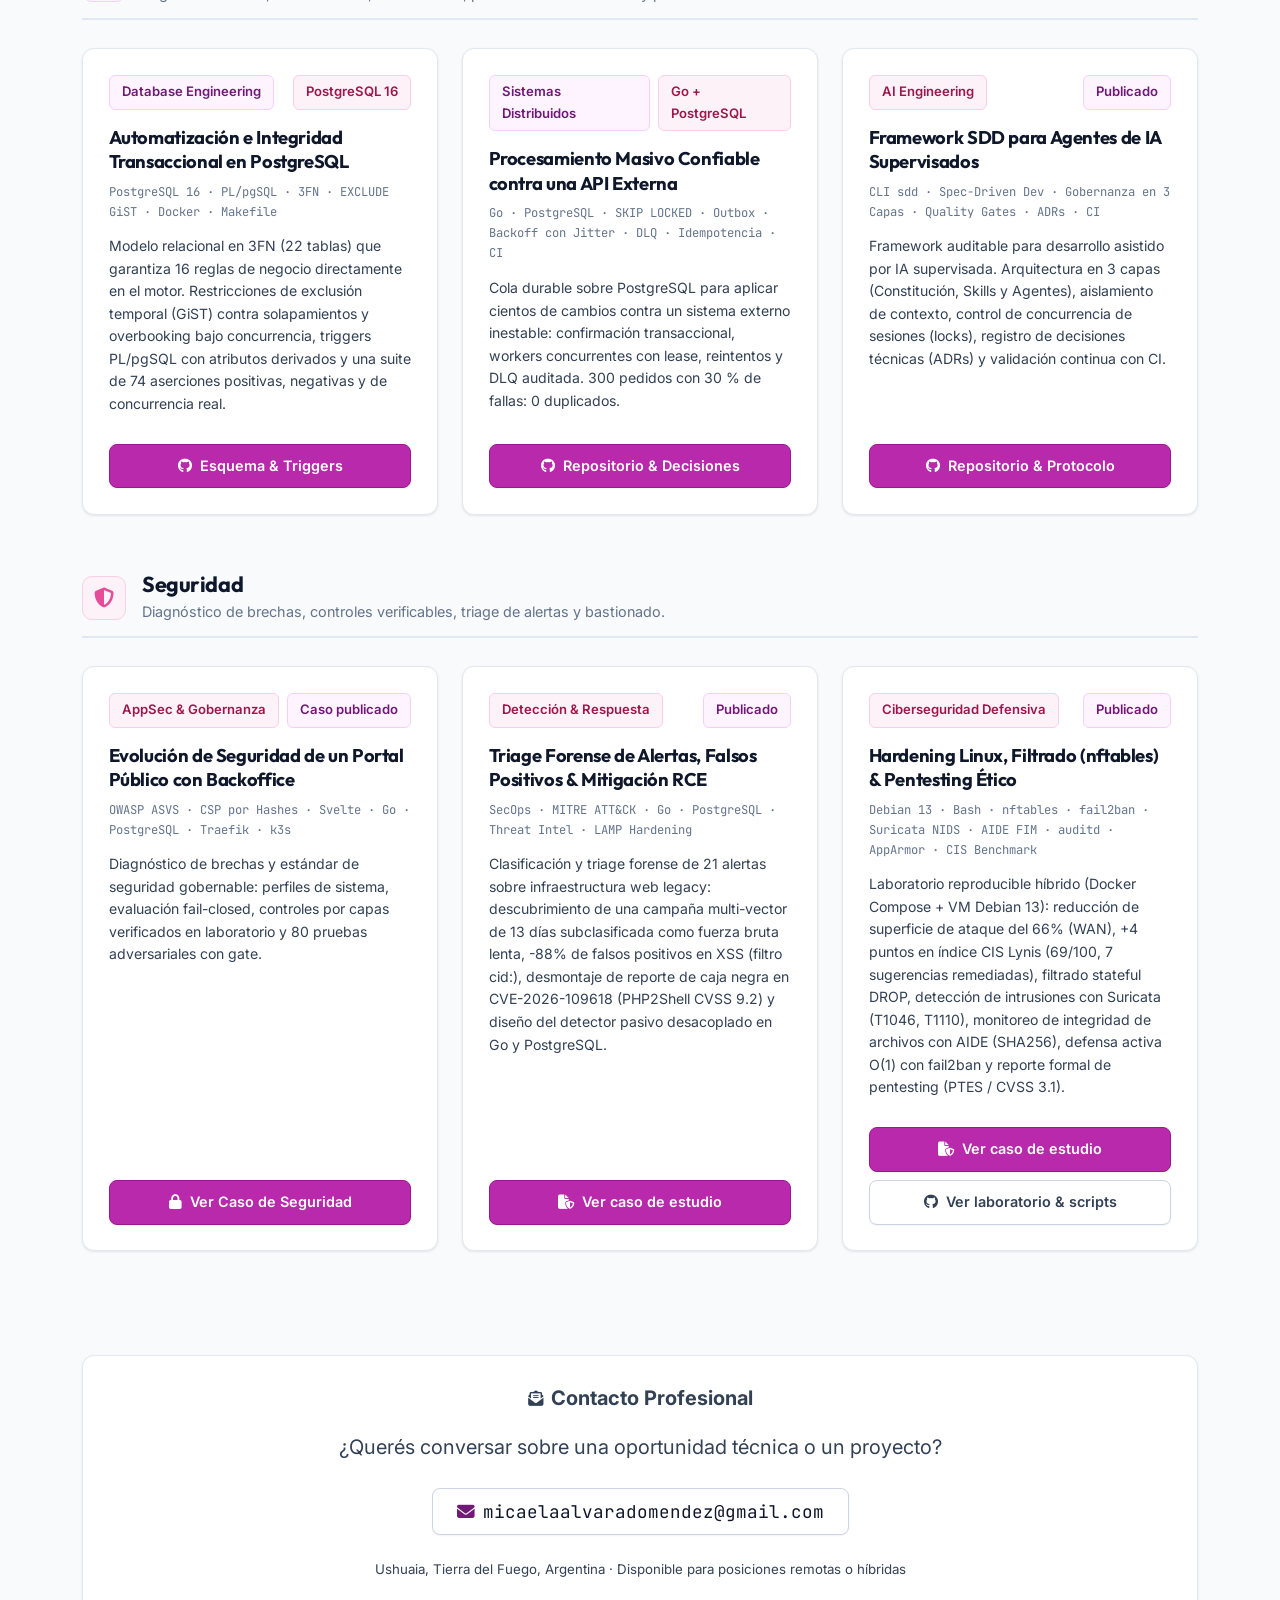
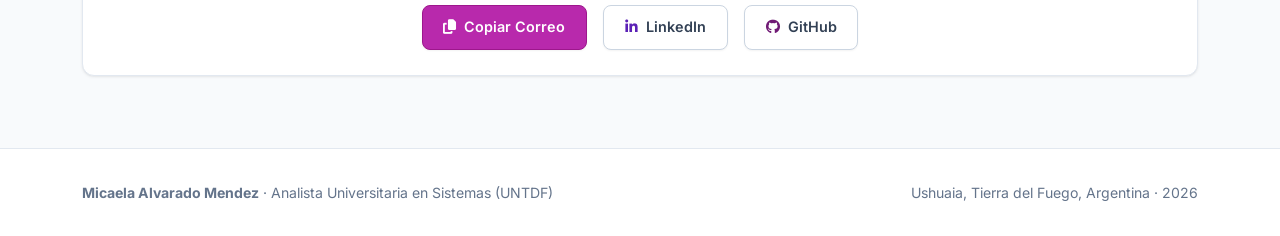
==== commit 12ee170a: "deteccion con suricata y monitoreo aide en caso hardening" ====
--- a/index.html
+++ b/index.html
@@ -522,9 +522,9 @@
                         </div>
                         <div class="project-body">
                             <h4 class="project-title">Hardening Linux, Filtrado (nftables) & Pentesting Ético</h4>
-                            <div class="tech-stack-label">Debian 13 · Bash · nftables · fail2ban · auditd · AppArmor · Nmap · CIS Benchmark</div>
-                            <p class="project-description">
-                                Laboratorio reproducible híbrido (Docker Compose + VM Debian 13): reducción de superficie de ataque del 66% (WAN), +4 puntos en índice CIS Lynis (69/100, 7 sugerencias remediadas), filtrado stateful con políticas DROP por defecto, descarte pasivo anti-scan, defensa activa O(1) con fail2ban y reporte formal de pentesting (PTES / CVSS 3.1).
+                            <div class="tech-stack-label">Debian 13 · Bash · nftables · fail2ban · Suricata NIDS · AIDE FIM · auditd · AppArmor · CIS Benchmark</div>
+                            <p class="project-description">
+                                Laboratorio reproducible híbrido (Docker Compose + VM Debian 13): reducción de superficie de ataque del 66% (WAN), +4 puntos en índice CIS Lynis (69/100, 7 sugerencias remediadas), filtrado stateful DROP, detección de intrusiones con Suricata (T1046, T1110), monitoreo de integridad de archivos con AIDE (SHA256), defensa activa O(1) con fail2ban y reporte formal de pentesting (PTES / CVSS 3.1).
                             </p>
                             <div class="mt-auto pt-2 d-flex flex-column gap-2">
                                 <a href="proyectos/hardening-linux.html" class="btn-primary-glow w-100">
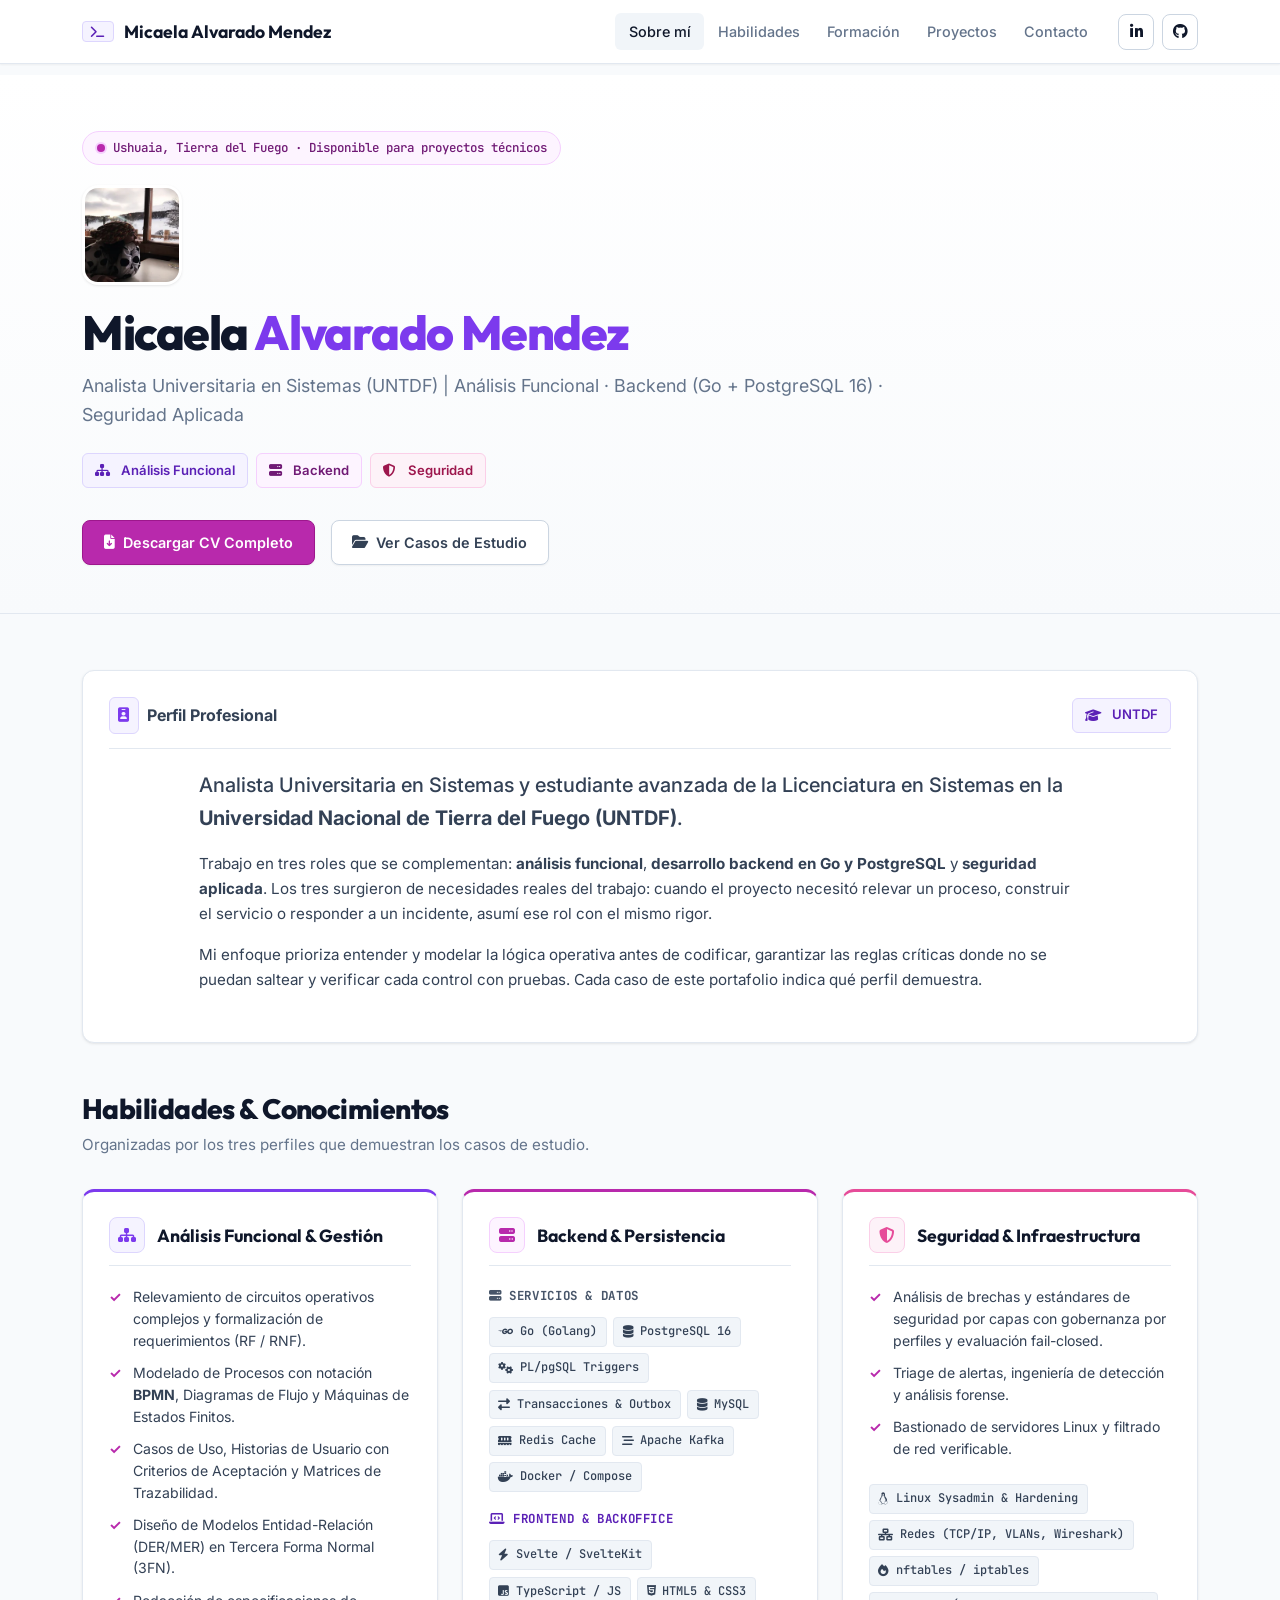
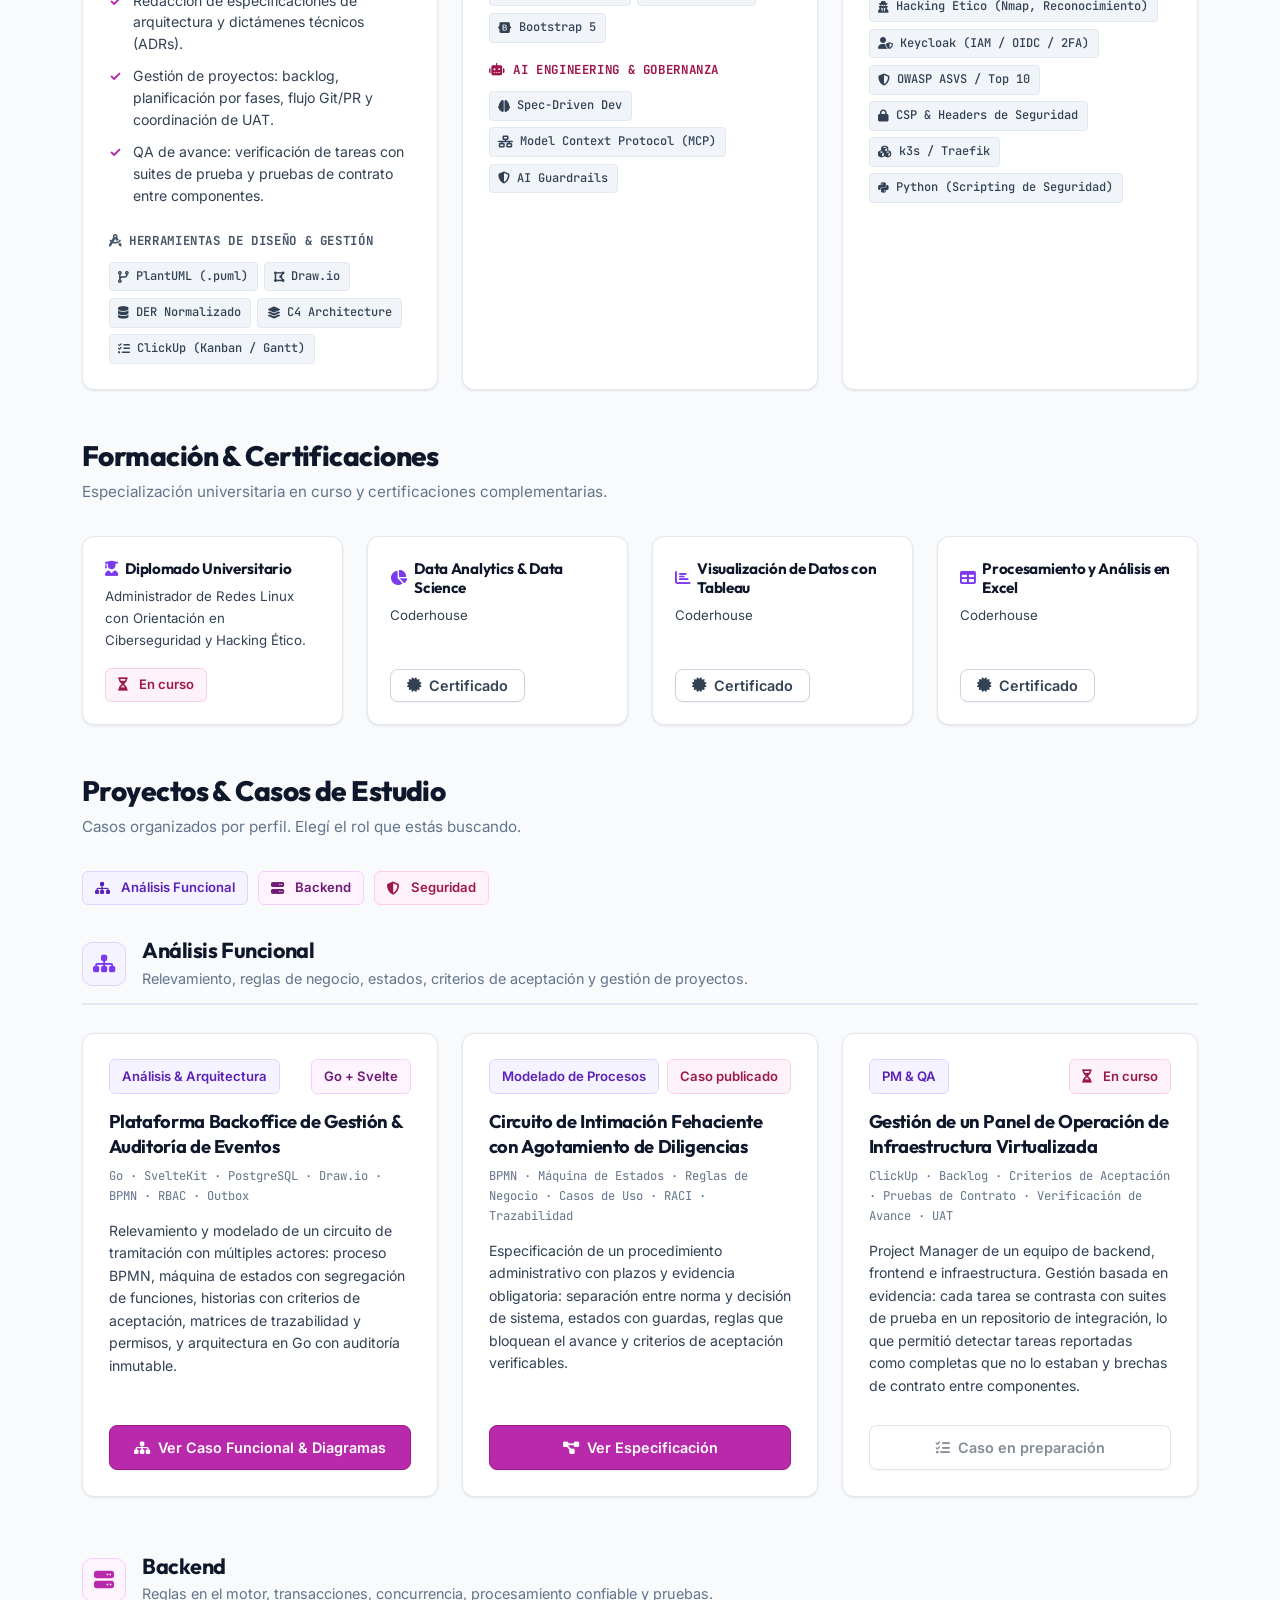
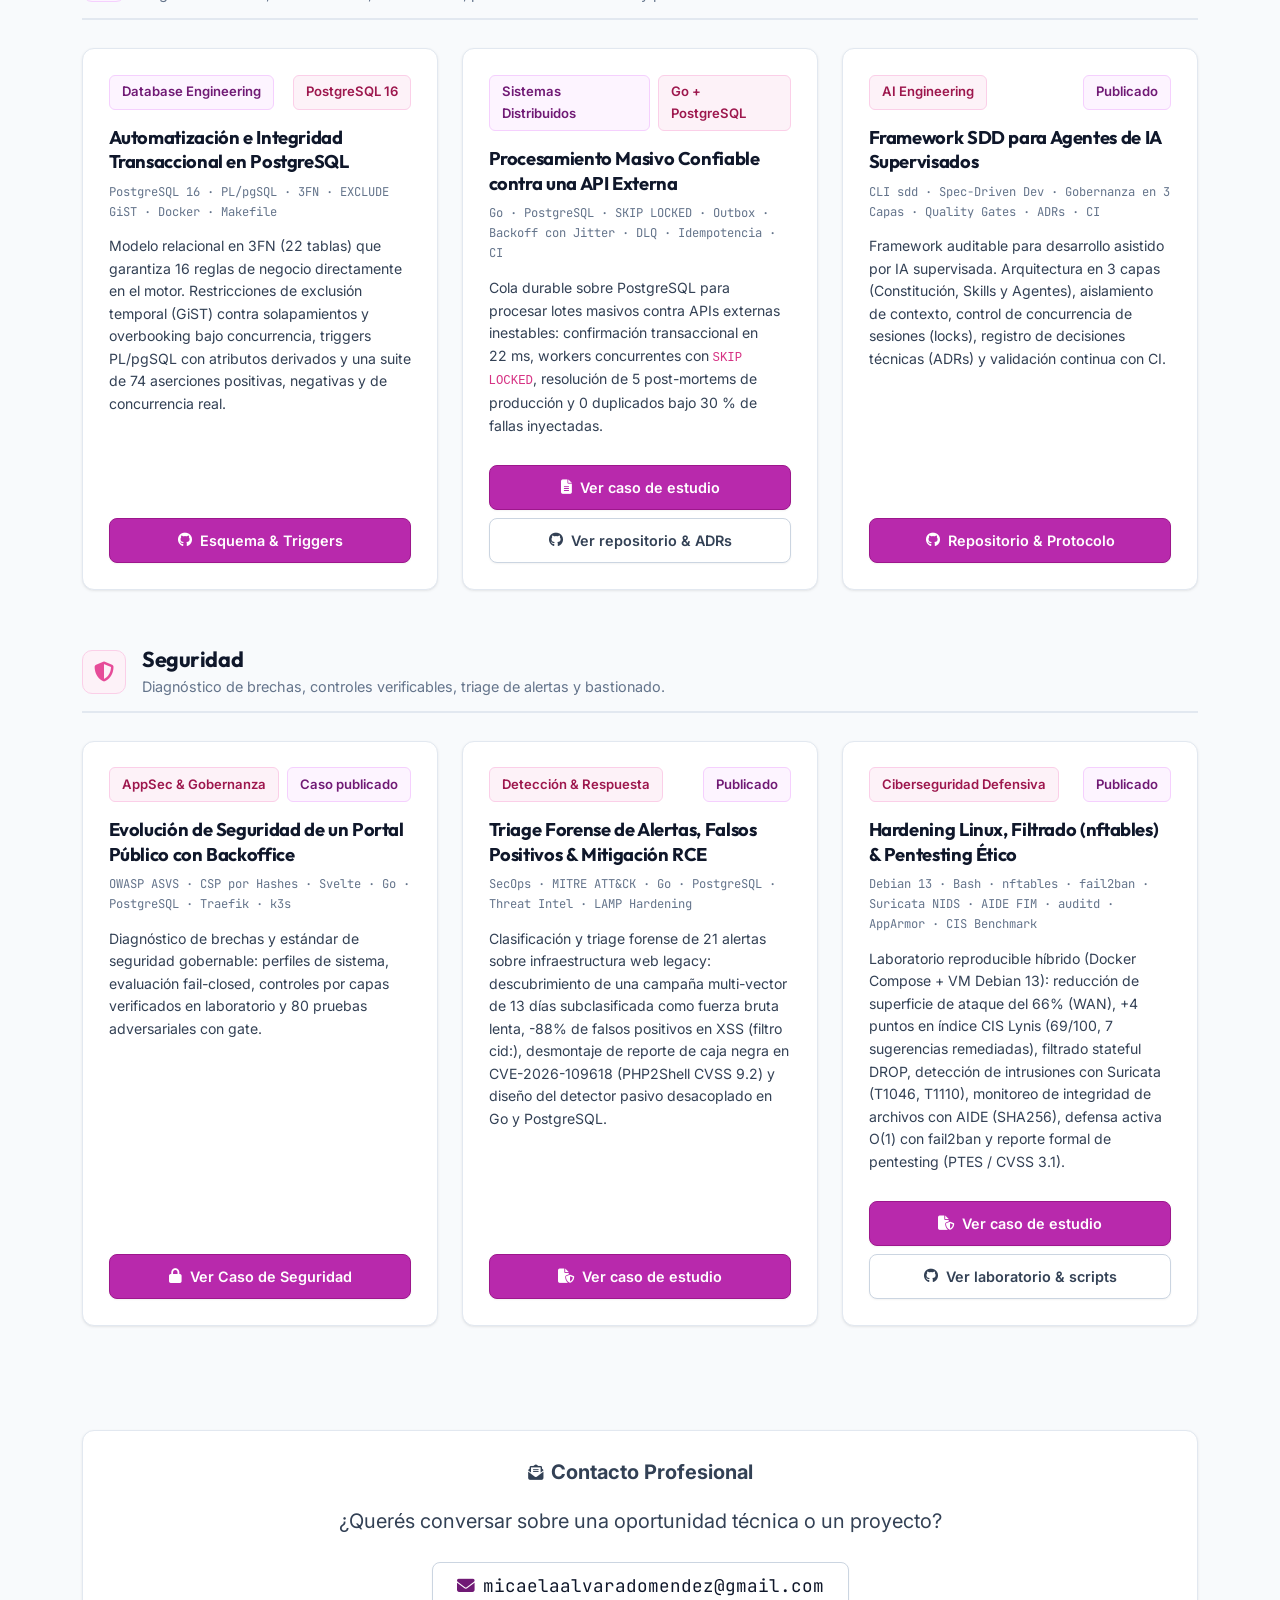
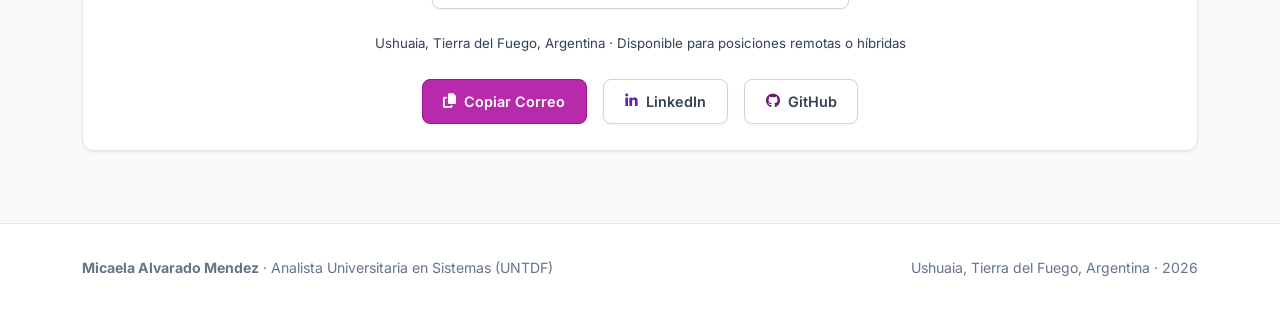
==== commit 05af4001: "caso de estudio de cola persistente y post mortems" ====
--- a/index.html
+++ b/index.html
@@ -422,11 +422,14 @@
                             <h4 class="project-title">Procesamiento Masivo Confiable contra una API Externa</h4>
                             <div class="tech-stack-label">Go · PostgreSQL · SKIP LOCKED · Outbox · Backoff con Jitter · DLQ · Idempotencia · CI</div>
                             <p class="project-description">
-                                Cola durable sobre PostgreSQL para aplicar cientos de cambios contra un sistema externo inestable: confirmación transaccional, workers concurrentes con lease, reintentos y DLQ auditada. 300 pedidos con 30&nbsp;% de fallas: 0 duplicados.
-                            </p>
-                            <div class="mt-auto pt-2">
-                                <a href="https://github.com/micaelaalvaradomendez/pg-durable-queue" target="_blank" rel="noopener noreferrer" class="btn-primary-glow w-100">
-                                    <i class="fab fa-github me-2"></i>Repositorio & Decisiones
+                                Cola durable sobre PostgreSQL para procesar lotes masivos contra APIs externas inestables: confirmación transaccional en 22&nbsp;ms, workers concurrentes con <code>SKIP LOCKED</code>, resolución de 5 post-mortems de producción y 0 duplicados bajo 30&nbsp;% de fallas inyectadas.
+                            </p>
+                            <div class="mt-auto pt-2 d-flex flex-column gap-2">
+                                <a href="proyectos/cola-persistente.html" class="btn-primary-glow w-100 text-center">
+                                    <i class="fas fa-file-lines me-2"></i>Ver caso de estudio
+                                </a>
+                                <a href="https://github.com/micaelaalvaradomendez/pg-durable-queue" target="_blank" rel="noopener noreferrer" class="btn-secondary-glass w-100 text-center">
+                                    <i class="fab fa-github me-2"></i>Ver repositorio & ADRs
                                 </a>
                             </div>
                         </div>
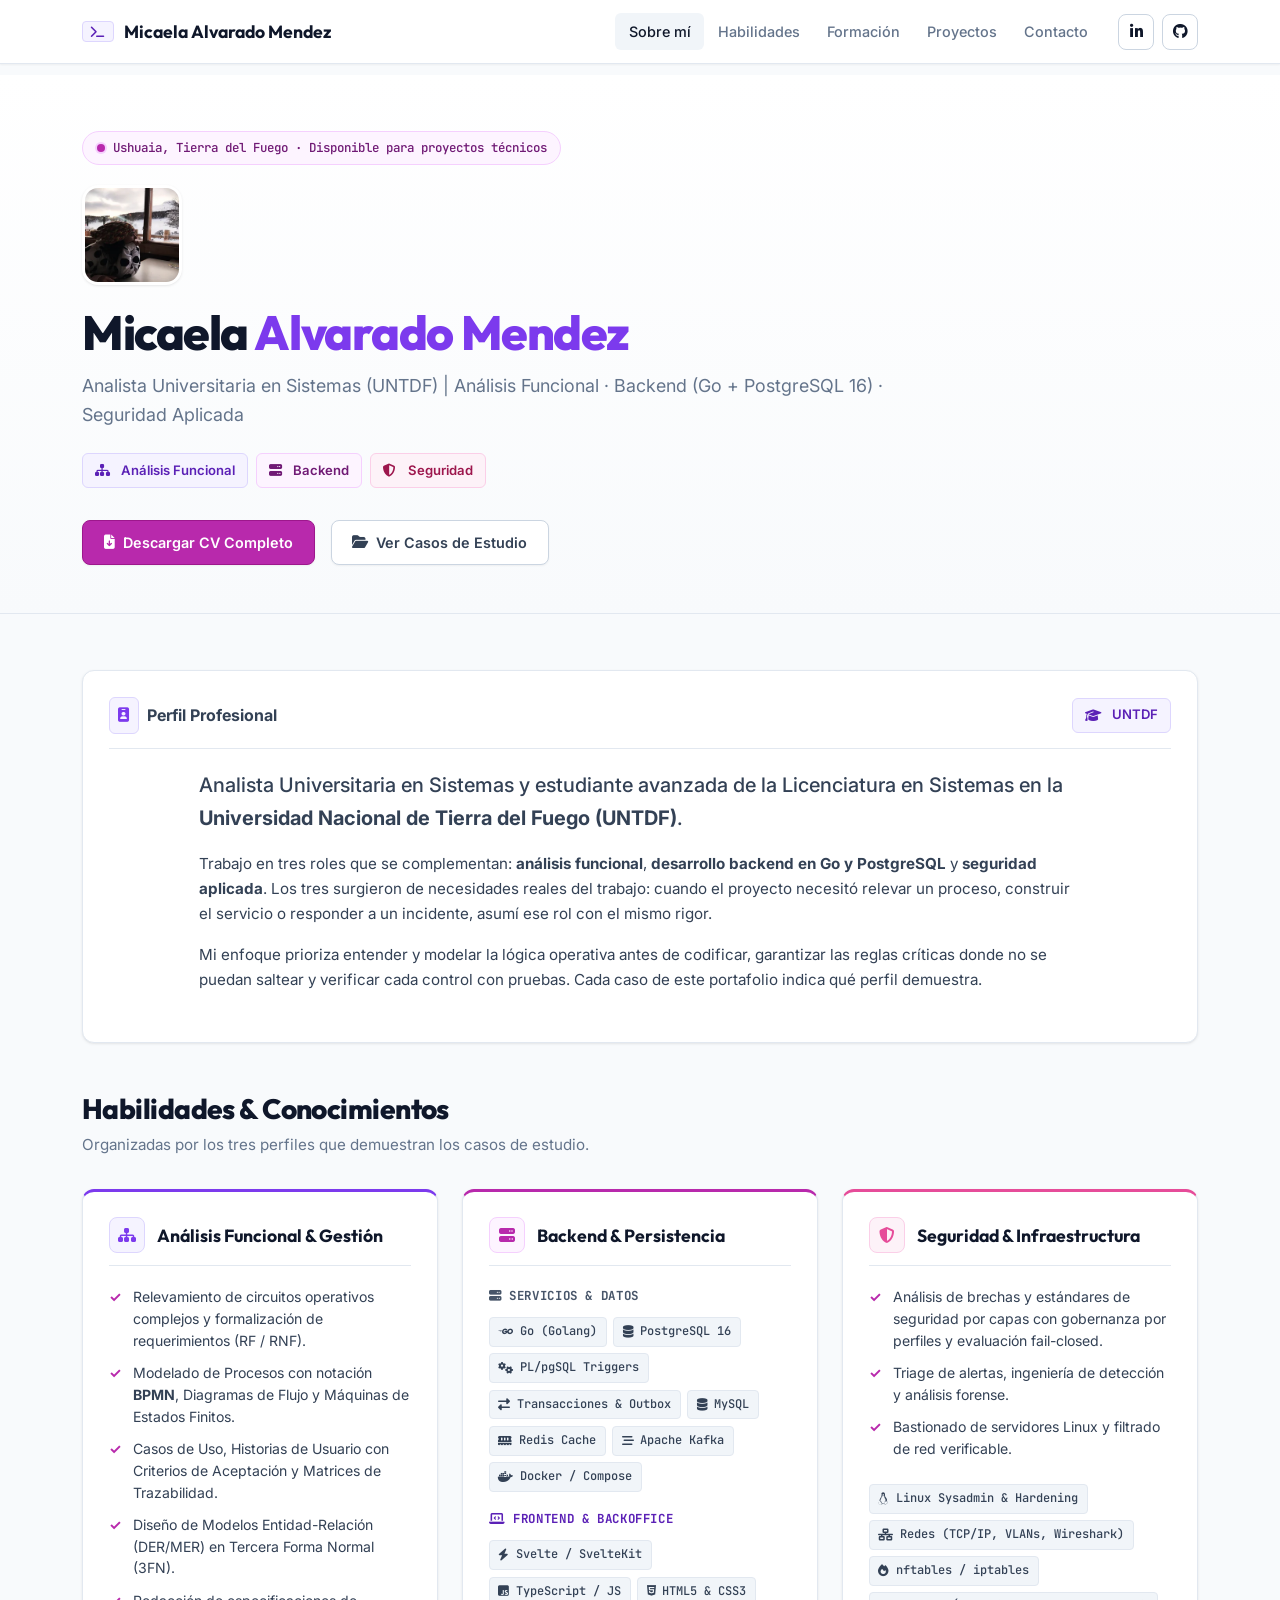
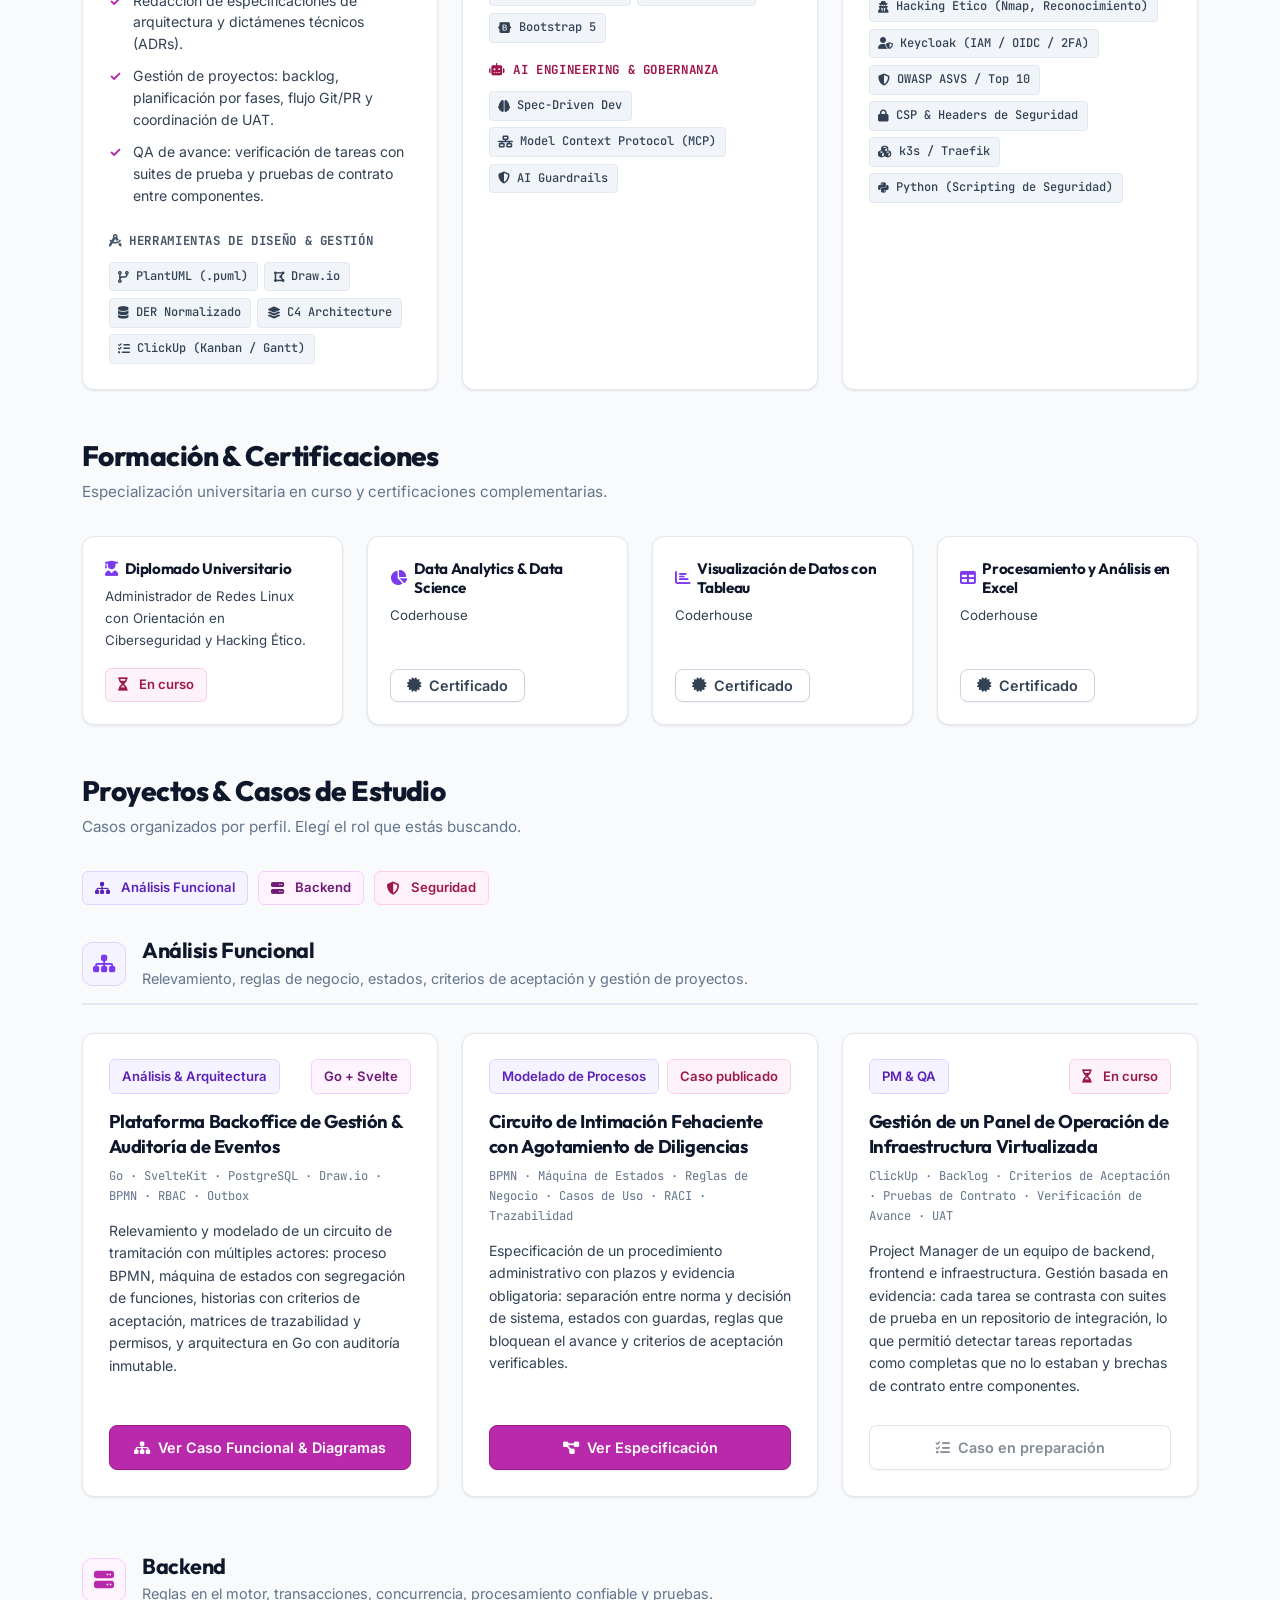
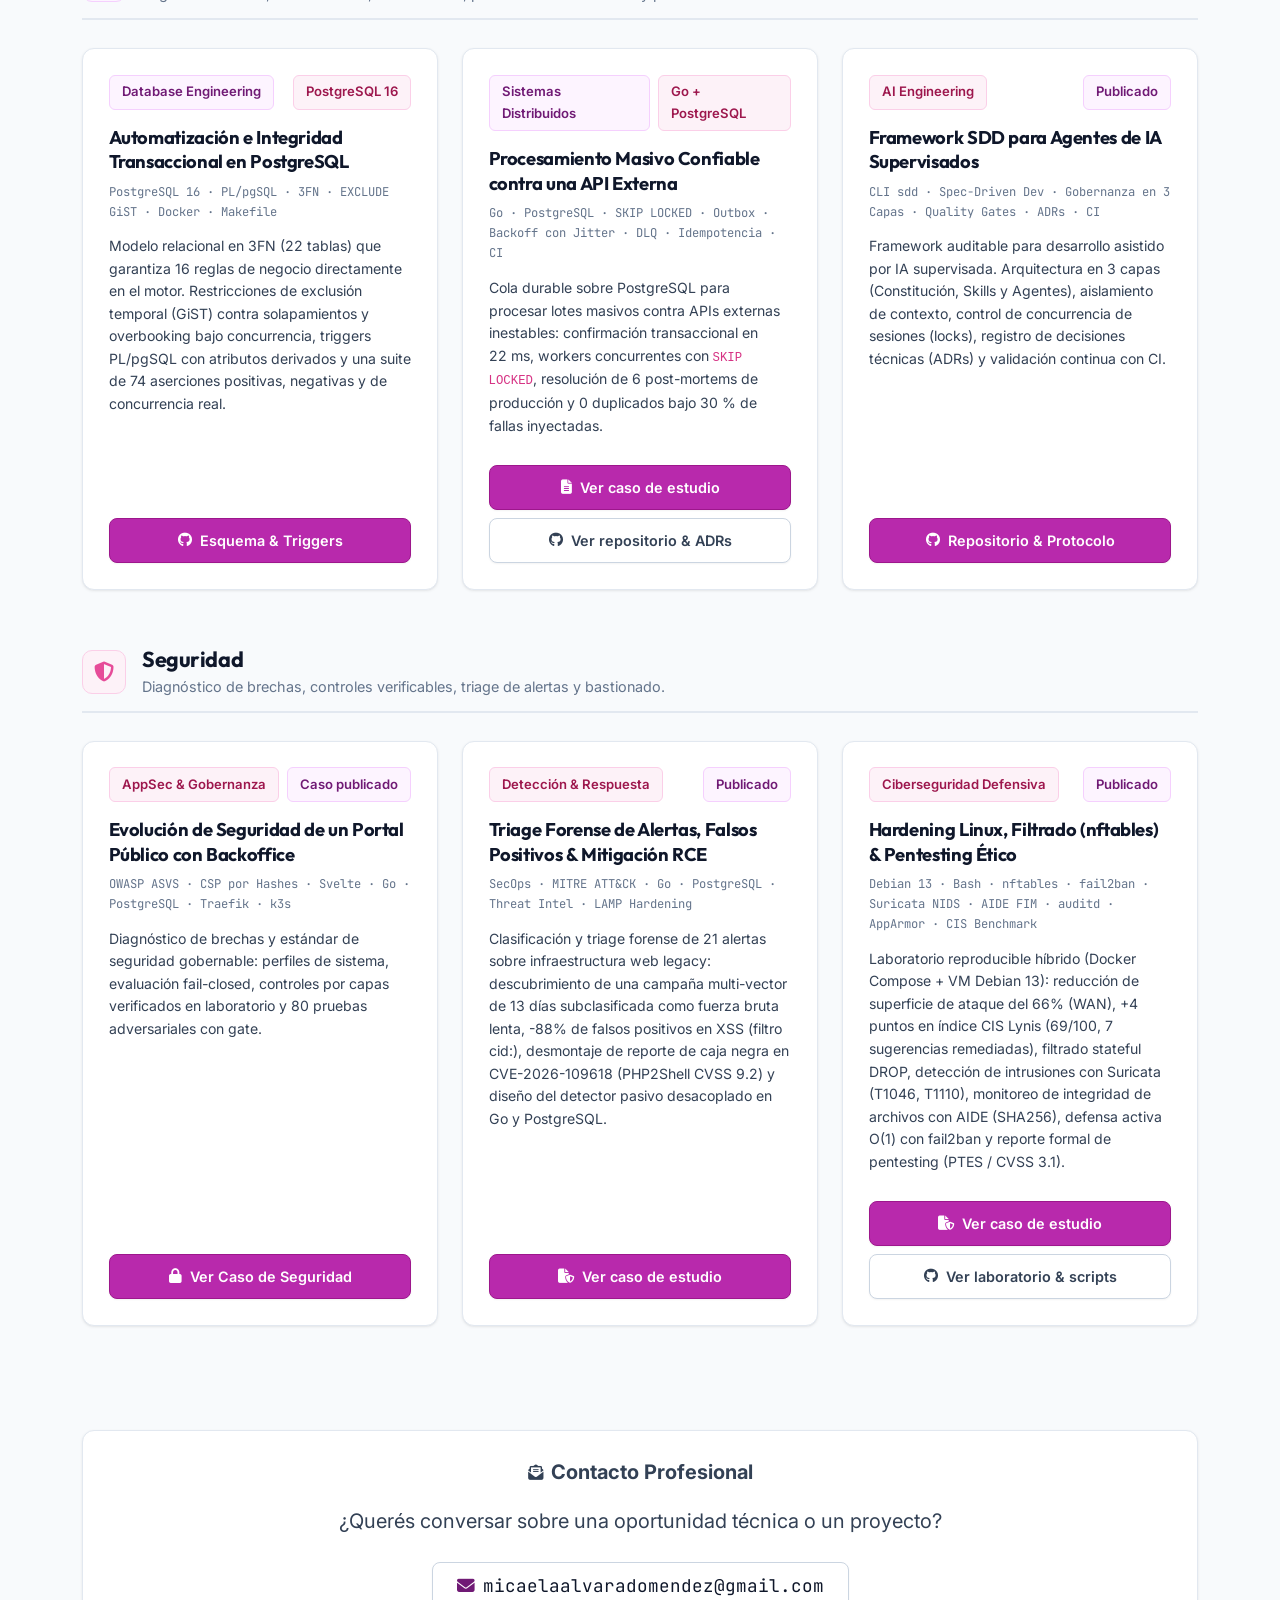
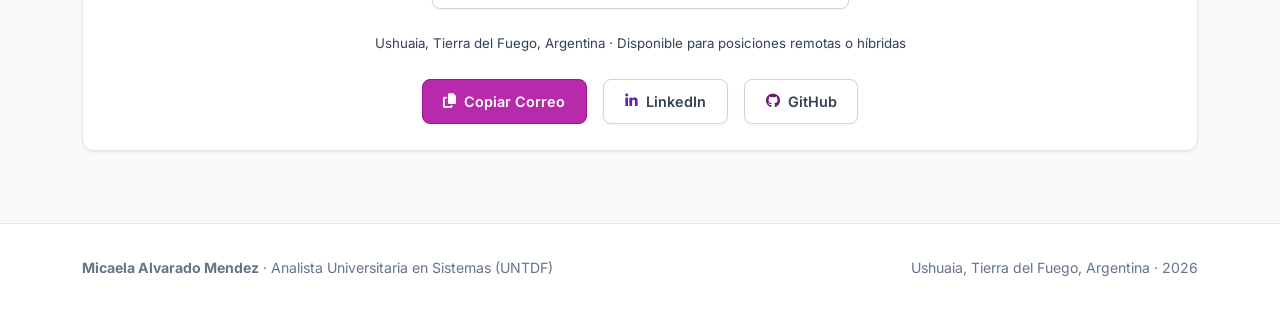
==== commit 72e16ab5: "ajustar conteo de post-mortems a 6 incidentes en portada y caso de estudio" ====
--- a/index.html
+++ b/index.html
@@ -422,7 +422,7 @@
                             <h4 class="project-title">Procesamiento Masivo Confiable contra una API Externa</h4>
                             <div class="tech-stack-label">Go · PostgreSQL · SKIP LOCKED · Outbox · Backoff con Jitter · DLQ · Idempotencia · CI</div>
                             <p class="project-description">
-                                Cola durable sobre PostgreSQL para procesar lotes masivos contra APIs externas inestables: confirmación transaccional en 22&nbsp;ms, workers concurrentes con <code>SKIP LOCKED</code>, resolución de 5 post-mortems de producción y 0 duplicados bajo 30&nbsp;% de fallas inyectadas.
+                                Cola durable sobre PostgreSQL para procesar lotes masivos contra APIs externas inestables: confirmación transaccional en 22&nbsp;ms, workers concurrentes con <code>SKIP LOCKED</code>, resolución de 6 post-mortems de producción y 0 duplicados bajo 30&nbsp;% de fallas inyectadas.
                             </p>
                             <div class="mt-auto pt-2 d-flex flex-column gap-2">
                                 <a href="proyectos/cola-persistente.html" class="btn-primary-glow w-100 text-center">
